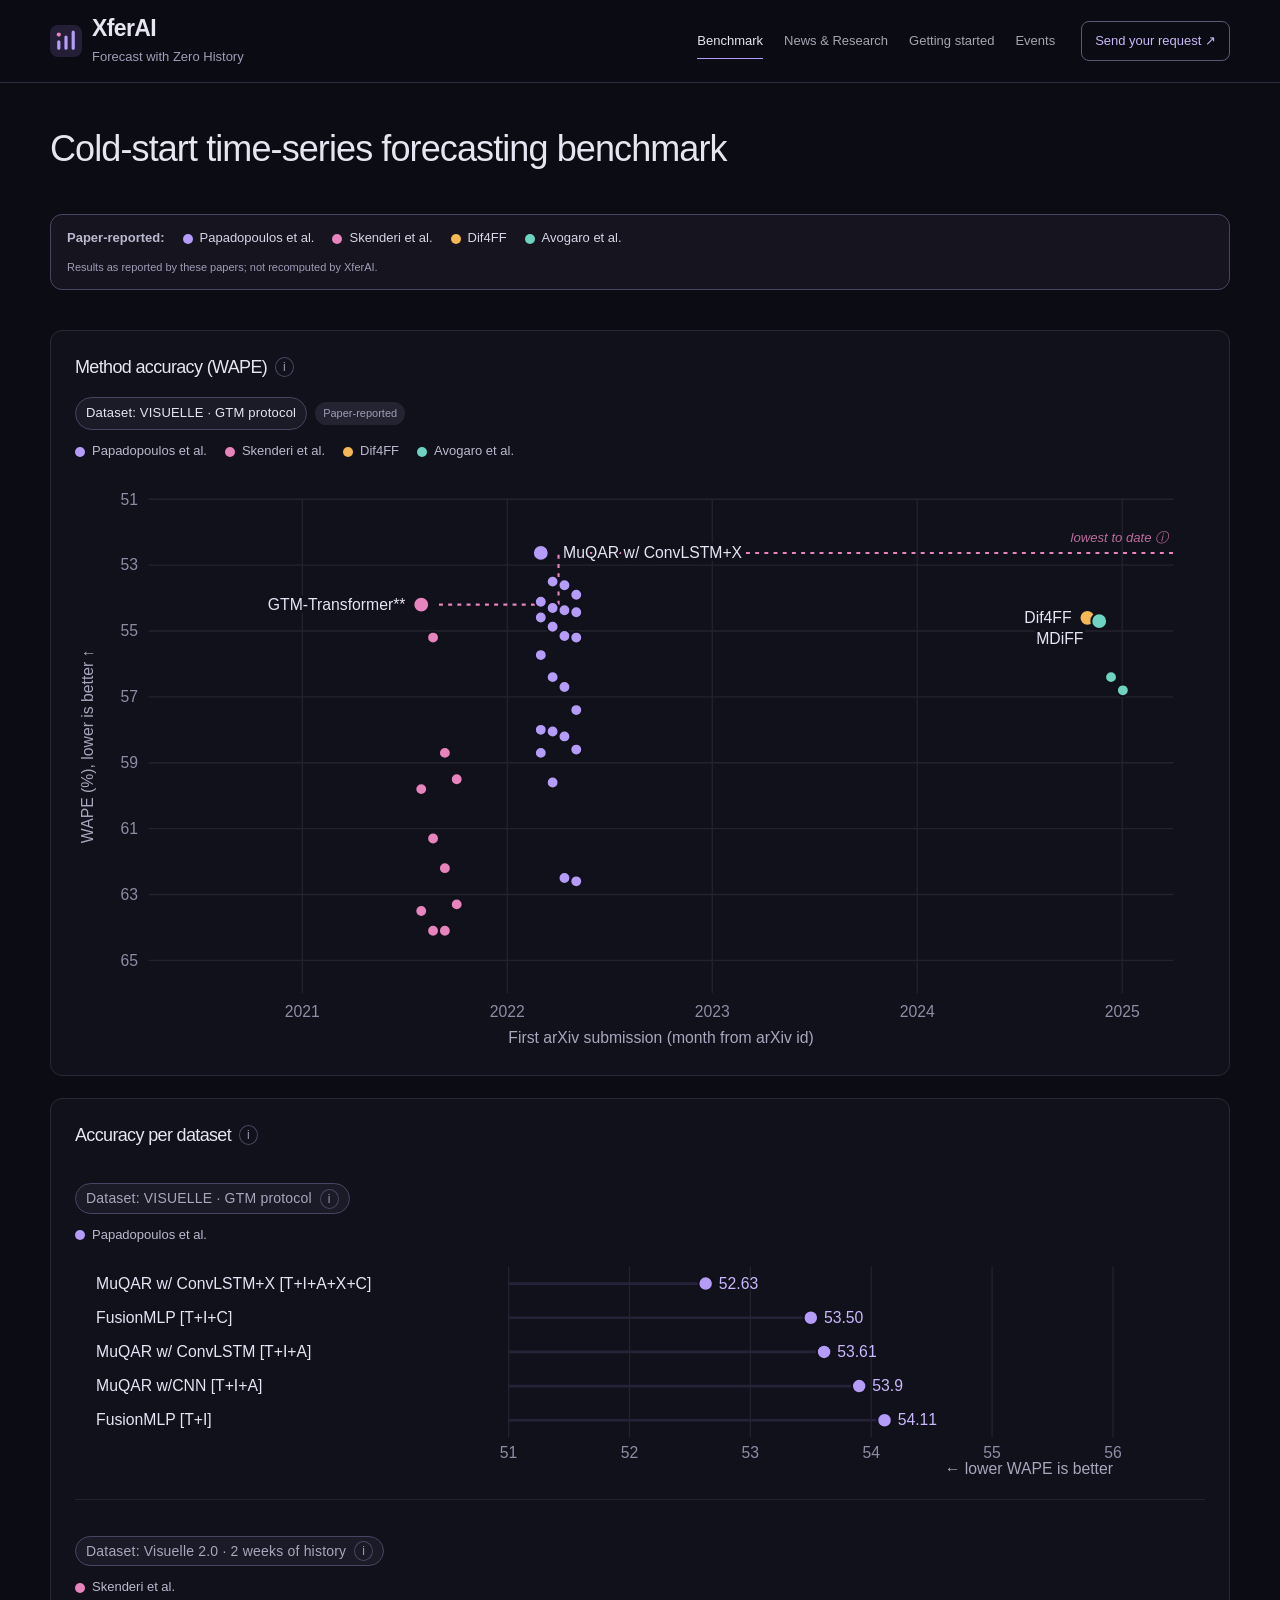
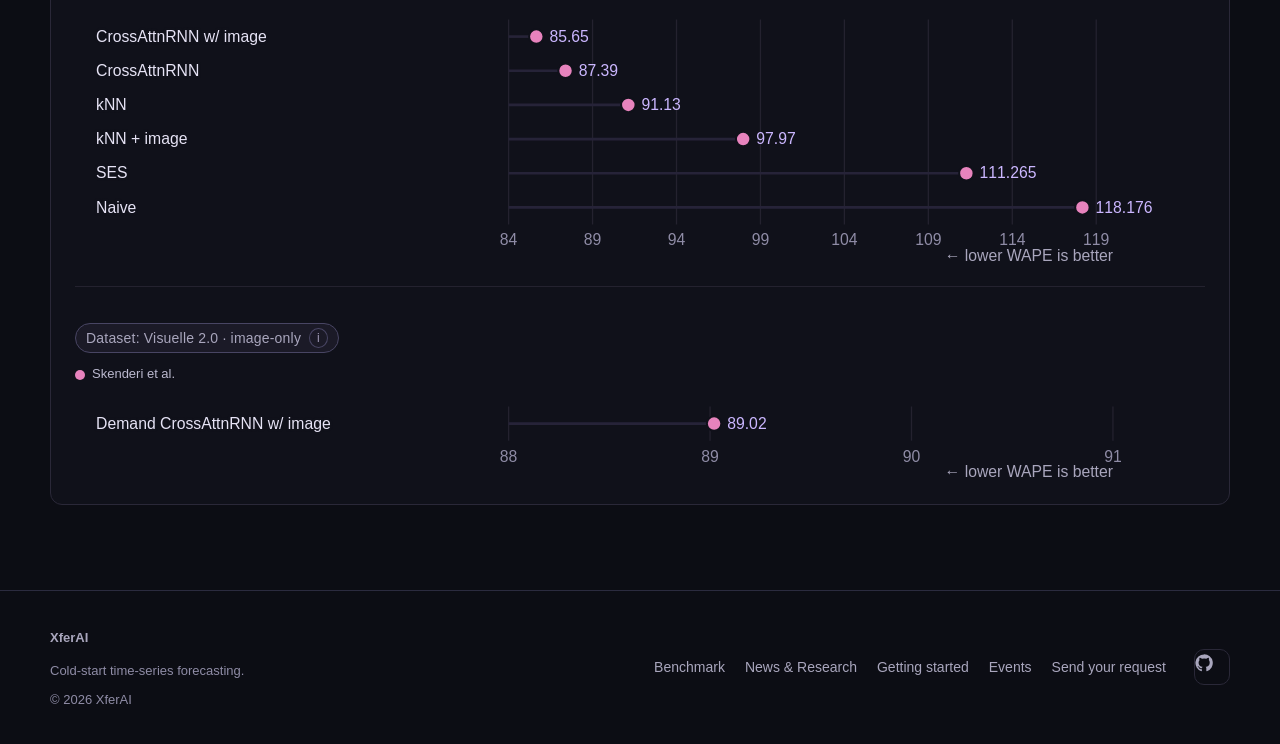
==== benchmark/index.html @ 34940ce7 "r8 candidate (t283u) - not for push" ====
<!doctype html>
<html lang="en"><head><meta charset="utf-8"><meta name="viewport" content="width=device-width,initial-scale=1">
<meta name="description" content="Compare forecasting methods for new products with no or limited sales history.">
<meta name="theme-color" content="#0c0d14"><title>Benchmark | XferAI</title>
<meta property="og:site_name" content="XferAI"><meta property="og:type" content="website"><meta property="og:title" content="Benchmark | XferAI"><meta property="og:description" content="Cold-start time-series forecasting: forecast with zero history."><meta property="og:url" content="https://xferai.app/benchmark/"><meta property="og:image" content="https://xferai.app/assets/og.png"><meta name="twitter:card" content="summary_large_image"><link rel="canonical" href="https://xferai.app/benchmark/"><link rel="apple-touch-icon" href="/assets/og.png"><link rel="icon" href="/assets/mark.svg" type="image/svg+xml"><link rel="stylesheet" href="/assets/style.css?v=e77965fd70f1">
<script src="/assets/hub-app.js?v=1c300732d408" defer></script><script src="/assets/benchmark.js?v=r8" defer></script></head>
<body data-page="bench"><a class="skip" href="#main">Skip to content</a>
<header class="site-header"><div class="wrap nav-wrap">
<a class="brand" href="/" aria-label="XferAI home"><img src="/assets/mark.svg" width="33" height="33" alt=""><span>XferAI<small>Forecast with Zero History</small></span></a>
<button id="menu-toggle" class="menu-toggle" aria-expanded="false" aria-controls="main-nav">Menu ☰</button>
<nav id="main-nav" aria-label="Main navigation"><a href="/benchmark/" aria-current="page">Benchmark</a><a href="/news/">News &amp; Research</a><a href="/getting-started/">Getting started</a><a href="/events/">Events</a><a class="nav-mobile-only" href="/contact/">Send your request</a></nav><a class="nav-cta" href="/contact/">Send your request ↗</a></div></header>
<main id="main"><section class="compact-hero wrap"><h1>Cold-start time-series forecasting benchmark</h1></section><section class="section wrap bench-charts"><div class="bench-card"><h2>Method accuracy (WAPE)</h2><p class="fine-print chart-note">Paper-reported WAPE; not recomputed by XferAI.</p><p class="bench-label" hidden></p><div id="chart-methods" class="scatter-host"></div></div><div class="bench-card"><h2>Accuracy per dataset</h2><p class="fine-print chart-note">Paper-reported WAPE; not recomputed by XferAI.</p><p class="bench-label" hidden></p><div id="chart-datasets"></div></div><p id="bench-status" class="bench-status" hidden>Verified results coming soon</p></section></main>
<footer class="site-footer"><div class="wrap footer-grid"><div><a class="footer-brand" href="/">XferAI</a><p>Cold-start time-series forecasting.</p><p class="footer-copy">© 2026 XferAI</p></div><nav class="footer-links" aria-label="Footer"><a href="/benchmark/">Benchmark</a><a href="/news/">News &amp; Research</a><a href="/getting-started/">Getting started</a><a href="/events/">Events</a><a href="/contact/">Send your request</a></nav><div class="footer-social"><a href="https://github.com/raghavchalapathy/XferAI-Bench" aria-label="XferAI-Bench on GitHub" title="GitHub"><svg viewBox="0 0 24 24" aria-hidden="true"><path d="M12 .5a11.5 11.5 0 0 0-3.6 22.4c.6.1.8-.3.8-.6v-2c-3.2.7-3.9-1.5-3.9-1.5-.5-1.3-1.3-1.7-1.3-1.7-1-.7.1-.7.1-.7 1.2.1 1.8 1.2 1.8 1.2 1 1.8 2.8 1.3 3.5 1 .1-.8.4-1.3.7-1.6-2.6-.3-5.3-1.3-5.3-5.7 0-1.3.5-2.3 1.2-3.1-.1-.3-.5-1.5.1-3.1 0 0 1-.3 3.2 1.2a11 11 0 0 1 5.8 0C17.3 4.6 18.3 5 18.3 5c.6 1.6.2 2.8.1 3.1.8.8 1.2 1.8 1.2 3.1 0 4.4-2.7 5.4-5.3 5.7.4.4.8 1.1.8 2.2v3.2c0 .3.2.7.8.6A11.5 11.5 0 0 0 12 .5z"/></svg></a></div></div></footer></body></html>
---- assets/style.css ----
:root {
  color-scheme: dark;
  --font: Verdana, Arial, sans-serif;
  --bg: #0c0d14;
  --surface: #14151f;
  --raised: #1a1b29;
  --ink: #e7e5f1;
  --text: #bbb9cf;
  --muted: #a09bb7;
  --dim: #928ca8;
  --aqua: #b59cf8;
  --aqua-soft: #c9b7f9;
  --line: #2b2b3f;
  --line-strong: #484563;
  --method-color: #d2b3ff;
}

* { box-sizing: border-box; }
html { scroll-behavior: smooth; scroll-padding-top: 92px; }
body { margin: 0; min-width: 300px; background: var(--bg); color: var(--text); font: 14px/1.75 var(--font); -webkit-font-smoothing: antialiased; }
main { min-width: 0; }
button, input, select, textarea, table, code, pre, svg text { font-family: var(--font); }
button, input, select, textarea { font-size: 14px; }
button { cursor: pointer; }
button:disabled { cursor: not-allowed; }
a { color: var(--aqua-soft); text-decoration-thickness: 1px; text-underline-offset: 4px; }
a:hover { color: var(--aqua); }
button, a, input, select, summary { outline-offset: 5px; -webkit-tap-highlight-color: transparent; }
:focus-visible { outline: 2px solid var(--aqua); }
img { max-width: 100%; height: auto; }
svg { max-width: 100%; }
[hidden] { display: none !important; }
h1, h2, h3, h4, p { margin: 0; }
h1, h2, h3, h4 { color: var(--ink); font-family: var(--font); font-style: normal; font-weight: 500; }
h1 { font-size: 38px; letter-spacing: -1.1px; line-height: 1.2; }
h2 { font-size: 28px; letter-spacing: -.65px; line-height: 1.35; }
h3 { font-size: 22px; line-height: 1.45; letter-spacing: -.3px; }
h4 { font-size: 18px; line-height: 1.5; }
h1 em, h2 em, h3 em, h4 em { font-style: normal; }
strong, b { font-weight: 600; color: var(--ink); }
p + p { margin-top: 13px; }
ul, ol { padding-left: 21px; }
li + li { margin-top: 7px; }
small { font-size: 13px; }
.wrap { width: min(1180px, calc(100% - 80px)); margin-inline: auto; min-width: 0; }
.skip { position: fixed; top: 14px; left: -9999px; z-index: 100; background: var(--aqua); color: var(--bg); padding: 13px 17px; font-size: 14px; }
.skip:focus { left: 20px; }
.sr-only { position: absolute; width: 1px; height: 1px; padding: 0; margin: -1px; overflow: hidden; clip: rect(0,0,0,0); white-space: nowrap; border: 0; }

/* Shared navigation. */
.site-header { position: sticky; top: 0; z-index: 40; background: rgb(12 13 20 / 97%); border-bottom: 1px solid var(--line); backdrop-filter: blur(14px); }
.nav-wrap { min-height: 82px; display: flex; align-items: center; gap: 26px; position: relative; }
.brand { display: inline-flex; align-items: center; gap: 10px; flex-shrink: 0; color: var(--ink); text-decoration: none; font: 600 23px/1.2 var(--font); letter-spacing: -.6px; }
.brand:hover { color: var(--ink); }
.brand img { width: 32px; height: 32px; object-fit: contain; }
.brand small { display: block; color: var(--muted); font: 400 13px/1.5 var(--font); letter-spacing: 0; margin-top: 4px; }
.site-header nav { display: flex; align-items: center; gap: 21px; margin-left: auto; }
.site-header nav a { display: block; padding: 28px 0; color: #a6a4b2; text-decoration: none; font-size: 13px; white-space: nowrap; }
.site-header nav a:hover, .site-header nav a[aria-current='page'], .site-header nav a.active { color: var(--ink); }
.site-header nav a[aria-current='page'] { position: relative; }
.site-header nav a[aria-current='page']::after { content: ''; position: absolute; height: 1px; bottom: 21px; left: 0; right: 0; background: var(--aqua); }
.nav-cta { display: inline-flex; align-items: center; justify-content: center; flex-shrink: 0; padding: 9px 13px; border: 1px solid #5b5776; border-radius: 3px; color: var(--aqua-soft); text-decoration: none; font-size: 13px; line-height: 1.5; }
.nav-cta:hover { border-color: var(--aqua); color: var(--aqua); background: #121119; }
.menu-toggle { display: none; background: transparent; border: 1px solid var(--line-strong); border-radius: 3px; color: var(--text); padding: 8px 11px; font-size: 13px; }
.release-bar { color: var(--muted); border-bottom: 1px solid var(--line); font-size: 13px; }
.release-bar > .wrap { display: flex; flex-wrap: wrap; justify-content: space-between; align-items: center; gap: 5px 20px; padding-block: 8px; }
.status-dot { display: inline-block; width: 5px; height: 5px; background: var(--aqua); border-radius: 50%; margin-right: 8px; vertical-align: 1px; }
.eyebrow { font-size: 13px; line-height: 1.6; font-weight: 400; text-transform: uppercase; letter-spacing: 1px; color: var(--aqua-soft); margin-bottom: 16px; }
.button { display: inline-flex; align-items: center; justify-content: center; gap: 13px; padding: 11px 17px; border: 1px solid var(--line-strong); border-radius: 3px; text-decoration: none; font-size: 13px; line-height: 1.5; font-weight: 400; color: var(--ink); background: transparent; }
.button.primary { background: var(--aqua); border-color: var(--aqua); color: #100f16; }
.button.primary:hover { background: #a39fc0; border-color: #a39fc0; color: #100f16; }
.button.secondary:hover { color: var(--aqua); border-color: #706b90; background: #111018; }
.button.disabled, .button:disabled { color: #918f9f; border-color: #3a3848; background: #100f17; }
.button small, .button span { font-size: 13px; }
.text-link { display: inline-flex; gap: 9px; align-items: center; color: var(--aqua-soft); text-decoration: none; font-size: 13px; font-weight: 400; line-height: 1.7; }
.text-link:hover { color: var(--aqua); text-decoration: underline; }
button.text-link { border: 0; padding: 0; background: transparent; }
.badge { display: inline-flex; align-items: center; width: fit-content; border: 1px solid #3f3d4f; border-radius: 3px; padding: 3px 7px; font-size: 13px; line-height: 1.6; font-weight: 400; color: #b0aec0; background: #100f18; white-space: nowrap; }
.badge.teal { color: #b4b0cc; background: #12111a; border-color: #413c5d; }
.badge.blue { color: #bcbace; background: #14131d; border-color: #464358; }
.badge.amber { color: #d1c28e; background: #201f12; border-color: #5b5534; }
.badge.muted { color: #9b99ab; background: #100f16; border-color: #3b3949; }
.new-badge { display: inline-flex; align-items: center; margin-left: 9px; padding: 2px 7px; border: 1px solid #775073; border-radius: 3px; background: #2b1630; color: #f0b9ed; font-size: 13px; font-weight: 400; line-height: 1.5; vertical-align: middle; letter-spacing: 0; }

/* Home and scenario navigation. */
.home-hero { padding: 58px 0 53px; border-bottom: 1px solid var(--line); }
.hero-grid { display: grid; grid-template-columns: 1.2fr 1fr; gap: 69px; align-items: center; }
.home-hero h1 { font-size: 42px; line-height: 1.17; letter-spacing: -1.2px; }
.home-hero h1 em { color: var(--aqua-soft); font-style: normal; }
p.hero-copy { margin-top: 21px; max-width: 560px; color: #aeacba; font-size: 14px; line-height: 1.85; }
.hero-actions { display: flex; flex-wrap: wrap; gap: 12px; margin-top: 25px; }
.hero-note { font-size: 13px; color: var(--muted); margin-top: 16px; }
.launch-window { padding: 24px; border: 1px solid #353343; border-radius: 3px; background: #0c0b12; min-width: 0; }
.window-head { display: flex; flex-wrap: wrap; align-items: center; justify-content: space-between; gap: 9px 13px; color: #a4a1b5; font-size: 13px; letter-spacing: .25px; }
.launch-window > h2 { font-size: 26px; line-height: 1.3; margin-top: 22px; }
.window-scale { display: grid; grid-template-columns: repeat(5, minmax(0, 1fr)); gap: 7px; margin: 25px 0 21px; }
.window-day { position: relative; padding: 10px 3px; border: 1px solid #312f41; text-align: center; color: #9f9db1; min-height: 77px; border-radius: 2px; }
.window-day strong { display: block; color: #c6c4d2; font: 400 24px/1.5 var(--font); }
.window-day small { font-size: 13px; line-height: 1.4; display: block; }
.window-day:first-child { border-color: #56507b; background: #14131c; }
.window-day:first-child strong { color: var(--aqua); }
.launch-point { position: absolute; width: 5px; height: 5px; border-radius: 50%; background: var(--aqua); top: -3px; left: calc(50% - 2.5px); }
.signal-chips { display: flex; flex-wrap: wrap; gap: 8px; border-top: 1px solid #2c2a3a; padding-top: 16px; }
.signal-chips span { border: 1px solid #383646; border-radius: 2px; padding: 4px 7px; font-size: 13px; color: #a3a0b7; }
.launch-window > p { color: #aaa7b8; font-size: 14px; line-height: 1.8; margin-top: 18px; }
.launch-window > p b { color: #c8c6d4; font-weight: 400; }
.illustration-note { display: block; font-size: 13px; line-height: 1.6; color: var(--dim); margin-top: 13px; }
.section { padding-block: 39px 5px; }
.section:last-child { padding-bottom: 45px; }
.section-heading { display: flex; align-items: flex-end; justify-content: space-between; gap: 24px; margin-bottom: 22px; }
.section-heading .eyebrow { margin-bottom: 10px; }
.section-heading p:not(.eyebrow) { color: var(--muted); font-size: 14px; line-height: 1.8; margin-top: 12px; max-width: 800px; }
.section-heading > .text-link { flex-shrink: 0; font-size: 13px; }
.section > p { font-size: 14px; color: var(--muted); margin-bottom: 20px; }
.scenario-grid { display: grid; grid-template-columns: repeat(3, minmax(0, 1fr)); gap: 18px; }
.scenario-card { display: flex; flex-direction: column; padding: 24px; text-decoration: none; color: inherit; border: 1px solid #343241; background: #0c0b11; border-radius: 3px; transition: border-color .15s; }
.scenario-card:hover { color: inherit; border-color: #6e698c; }
.line-icon { color: #aba7c6; font-size: 24px; line-height: 1; margin-bottom: 20px; display: inline-flex; align-items: center; width: 30px; height: 30px; }
.card-kicker { color: #a2a0b4; font-size: 13px; letter-spacing: .5px; text-transform: uppercase; margin-bottom: 13px; }
.scenario-card h3 { color: #d3d1de; font: 400 24px/1.3 var(--font); margin-bottom: 13px; letter-spacing: -.6px; }
.scenario-card p { font-size: 14px; color: var(--muted); line-height: 1.8; }
.card-link { display: block; color: var(--aqua-soft); font-size: 13px; padding-top: 21px; margin-top: auto; }
.scenario-foot { display: flex; flex-wrap: wrap; justify-content: space-between; gap: 9px 20px; font-size: 13px; color: var(--muted); padding-top: 16px; }
.scenario-foot b { color: #bab7c8; font-weight: 400; }

/* Industry strip: equal-width duplicate runs make the rightward loop seamless. */
.industry-section { margin-top: 37px; padding-block: 30px; border-block: 1px solid #282636; background: #0b0a0f; }
.ticker-heading { display: flex; flex-wrap: wrap; align-items: center; justify-content: space-between; gap: 13px 24px; margin-bottom: 19px; }
.ticker-heading h2 { font-size: 28px; }
.ticker-heading p { color: var(--muted); font-size: 14px; margin-top: 10px; }
#industry-motion-toggle { flex-shrink: 0; font-size: 13px; }
.industry-ticker { min-width: 0; width: 100%; }
.ticker-window { width: 100%; overflow: hidden; padding-block: 3px; }
.ticker-track { display: flex; align-items: stretch; width: max-content; gap: 0; animation: industry-drift-right 60s linear infinite; will-change: transform; }
.ticker-group { display: flex; flex-shrink: 0; align-items: stretch; gap: 14px; padding-right: 14px; }
.ticker-track > .industry-chip { margin-right: 14px; }
.industry-chip { flex-shrink: 0; display: flex; align-items: center; gap: 13px; width: 265px; min-height: 89px; padding: 17px 19px; border: 1px solid #383648; border-radius: 3px; background: #0f0e15; color: #c4c1d2; text-decoration: none; }
.industry-chip:hover { border-color: #6e6a86; color: #d6d4e1; }
.industry-icon { display: inline-flex; align-items: center; justify-content: center; flex-shrink: 0; width: 32px; height: 32px; font-size: 24px; color: #b9b0dc; }
.industry-icon svg { display: block; width: 28px; height: 28px; }
.ticker-copy { display: block; min-width: 0; font-size: 14px; line-height: 1.5; }
.ticker-copy strong { display: block; color: #d4d3de; font-size: 14px; font-weight: 400; }
.ticker-copy small { display: block; font-size: 13px; color: #9996a9; line-height: 1.55; margin-top: 5px; }
.industry-ticker:hover .ticker-track, .industry-ticker:focus-within .ticker-track,
.ticker-window:hover .ticker-track, .ticker-window:focus-within .ticker-track,
.industry-ticker.is-paused .ticker-track, .ticker-window.is-paused .ticker-track, .ticker-track.is-paused { animation-play-state: paused; }
@keyframes industry-drift-right { from { transform: translateX(-50%); } to { transform: translateX(0); } }
/* Older application markup remains usable while a release is being rebuilt. */
.industry-grid { display: grid; grid-template-columns: repeat(3, minmax(0, 1fr)); gap: 23px; }
.industry-card { min-width: 0; border-left: 1px solid #3f3d4e; padding: 3px 16px; color: var(--muted); font-size: 14px; }
.industry-card .card-kicker { display: block; font-size: 13px; }
.industry-card h3 { font-size: 18px; margin: 10px 0; color: #cac8d6; }
.industry-card p { font-size: 14px; line-height: 1.8; }
.industry-card .badge { margin-top: 13px; white-space: normal; font-size: 13px; }
.industry-card details, .industry-card .text-link { font-size: 13px; margin-top: 13px; }
.industry-card summary { cursor: pointer; }
.industry-card details p { margin-top: 10px; }

/* News retains clear sources and compact disclosures. */
.news-grid { display: grid; grid-template-columns: repeat(3, minmax(0, 1fr)); gap: 22px; }
.news-card { display: flex; flex-direction: column; min-width: 0; border-top: 1px solid #474557; padding-top: 15px; }
.news-top { display: flex; flex-wrap: wrap; justify-content: space-between; gap: 7px 13px; color: #a19fb1; font-size: 13px; line-height: 1.8; }
.news-body { padding-top: 15px; display: flex; flex-direction: column; flex: 1; }
.news-body h3 { font-size: 19px; line-height: 1.6; font-weight: 400; margin-bottom: 13px; color: #d3d2dc; }
.news-body p { font-size: 14px; color: #a2a0b0; line-height: 1.8; }
.news-body .news-scope { font-size: 13px; color: var(--muted); margin-top: 13px; }
.news-date { font-size: 13px; color: var(--dim); margin-top: 16px; }
.news-body .text-link { margin-top: auto; padding-top: 17px; font-size: 13px; }
.news-body > .row-details { margin-top: 13px; }
.news-body > .row-details p { font-size: 13px; }
.news-toolbar { margin: 8px 0 22px; display: flex; flex-wrap: wrap; gap: 15px; align-items: center; justify-content: space-between; }
.news-grid > .empty-state, .news-grid > .loading { grid-column: 1 / -1; }
.service-callout { margin-top: 41px; padding-block: 31px; border-top: 1px solid var(--line-strong); display: flex; align-items: center; justify-content: space-between; gap: 30px; }
.service-callout h2 { font-size: 28px; }
.service-callout p { font-size: 14px; max-width: 680px; margin-top: 14px; color: var(--muted); }
.service-callout > div:last-child { display: flex; flex-direction: column; align-items: flex-start; gap: 13px; }

/* Benchmark controls and source context. */
.compact-hero, .page-hero { padding: 31px 0 18px; }
.compact-hero h1, .page-hero h1 { font-size: 34px; letter-spacing: -.9px; line-height: 1.25; }
.compact-hero p:not(.eyebrow), .page-hero p.hero-copy { color: #a7a4b5; font-size: 14px; line-height: 1.8; max-width: 850px; margin-top: 13px; }
.compact-hero .eyebrow { font-size: 13px; margin-bottom: 11px; }
.hero-meta { display: flex; flex-wrap: wrap; gap: 9px 17px; align-items: center; margin-top: 17px; font-size: 13px; color: var(--muted); }
.workbench { padding-bottom: 34px; }
.filters { display: grid; grid-template-columns: 1.35fr 1fr 1fr auto; align-items: end; gap: 16px; margin: 5px 0 15px; padding: 14px 0 17px; border-block: 1px solid #322f40; }
.filters label { min-width: 0; display: flex; flex-direction: column; gap: 8px; color: #a9a7b9; font-size: 13px; letter-spacing: 0; }
.filters select, .context-toolbar select, .search input, .board-subtoolbar select, .news-toolbar select { min-width: 0; width: 100%; min-height: 40px; padding: 8px 11px; border: 1px solid #484558; border-radius: 3px; background: #111018; color: #c6c4d2; font-size: 13px; outline-offset: 3px; }
.filters select, .context-toolbar select { padding-right: 25px; }
.filters select:hover, .context-toolbar select:hover { border-color: #807c95; }
.reset-filters { border: 0; padding: 9px 0; background: transparent; color: #aca9c1; font-size: 13px; text-decoration: underline; text-underline-offset: 4px; white-space: nowrap; }
.context-toolbar { display: flex; justify-content: space-between; align-items: end; gap: 20px; margin: 14px 0 12px; }
.context-toolbar > label { display: flex; flex-direction: column; gap: 8px; min-width: 0; font-size: 13px; letter-spacing: 0; color: #a8a5b8; }
.context-toolbar > label:first-child { width: min(620px, 67%); }
.context-toolbar #context-select { font-size: 13px; min-height: 40px; }
.context-toolbar .check-label { display: inline-flex; flex-direction: row; align-items: center; width: auto; flex-shrink: 0; gap: 8px; padding-bottom: 9px; font-size: 13px; letter-spacing: 0; }
.check-label { display: inline-flex; align-items: center; gap: 8px; font-size: 13px; color: #a7a5b7; }
.check-label input { accent-color: var(--aqua); width: 14px; height: 14px; }
.context-toolbar > .search { width: 205px; flex-shrink: 0; }
.context-toolbar > .search input { width: 100%; min-width: 0; }
.context-summary { font-size: 14px; color: #c0becc; line-height: 1.75; margin: 11px 0 5px; max-width: 1050px; }
.context-summary strong { color: #d5d3df; font-weight: 400; }
.context-meta { color: #9b98ac; display: flex; flex-wrap: wrap; gap: 6px 16px; font-size: 13px; margin: 8px 0 12px; }
.filter-status, .chart-status { font-size: 13px; color: #9d9ab2; line-height: 1.8; }
.filter-status { margin: 9px 0 12px; }
.context-details { border-bottom: 1px solid #373545; padding: 6px 0 15px; margin-bottom: 17px; font-size: 13px; color: #a7a5b7; }
.context-details summary { cursor: pointer; color: #b9b6cf; font-size: 13px; width: fit-content; }
.context-details > div { margin-top: 15px; max-width: 1000px; }
.context-details p, .context-details li { font-size: 13px; line-height: 1.85; }
.context-details .source-list { margin-top: 13px; }
.source-list { display: flex; flex-wrap: wrap; gap: 10px 20px; margin-top: 15px; }
.source-list .text-link { font-size: 13px; }
.chart-section { margin-top: 21px; padding-top: 19px; border-top: 1px solid #302e3e; min-width: 0; }
.bar-section { margin-top: 14px; padding-top: 5px; border-top: 0; }
.chart-section .section-heading { margin-bottom: 16px; }
.chart-section .section-heading h2 { font-size: 28px; }
.chart-section .section-heading p { font-size: 14px; margin-top: 10px; color: #9e9cae; }
.chart-actions { margin-top: 9px; }
.chart-scroll { width: 100%; max-width: 100%; overflow-x: auto; overflow-y: hidden; -webkit-overflow-scrolling: touch; scrollbar-color: #56526d #0f0e16; scrollbar-width: thin; }
.chart-scroll > div { min-width: 0; }
.chart-svg { width: 100%; height: auto; display: block; max-width: none; overflow: visible; font-family: var(--font); }
.chart-svg text { font-family: var(--font); font-size: 13px; }
.chart-grid-line { stroke: #353243; stroke-width: 1; stroke-dasharray: 2 5; }
.chart-axis-line { stroke: #5c596c; stroke-width: 1; }
.chart-tick { fill: #aba9b9; font-size: 13px; }
.chart-axis-label { fill: #b6b4c6; font-size: 13px; }
.chart-value { fill: #e2d7ee; font-size: 14px; font-variant-numeric: tabular-nums; }
.chart-method-label { fill: #c2c1ce; font-size: 13px; }
.chart-bar, .chart-dot { fill: var(--method-color, #d2b3ff); }
.chart-dot { stroke: var(--bg); stroke-width: 1.5; }
.chart-bar[data-selected='true'], .chart-dot[data-selected='true'] { stroke: #ffe4ff; stroke-width: 2; }
.chart-hit-target { cursor: pointer; pointer-events: all; }
.chart-hit-target:hover { filter: brightness(1.1); stroke: #f3d5ff; stroke-width: 1; }
.chart-hit-target:focus, .chart-hit-target:focus-visible, .chart-hit-target[data-selected='true'] { outline: none; stroke: #f4ccff; stroke-width: 2; }
.chart-legend { display: flex; align-items: center; flex-wrap: wrap; gap: 13px 23px; margin: 18px 0 13px; }
.chart-legend-item { display: inline-flex; align-items: center; gap: 8px; font-size: 13px; color: #b6b4c4; }
.legend-swatch { display: inline-block; flex-shrink: 0; width: 10px; height: 10px; background: var(--method-color, #d2b3ff); border-radius: 2px; }
.chart-status { min-height: 29px; color: #b1aec5; margin: 13px 0; padding-left: 11px; border-left: 1px solid #615d7b; }

/* Plain tables, with overflow contained inside the table wrapper. */
.table-scroll { width: 100%; max-width: 100%; overflow-x: auto; -webkit-overflow-scrolling: touch; scrollbar-color: #56526d #0f0e16; scrollbar-width: thin; }
.compact-table, .result-table { width: 100%; border-collapse: collapse; text-align: left; font-size: 14px; line-height: 1.8; }
.compact-table th, .result-table th { color: #acaaba; font-size: 13px; font-weight: 400; letter-spacing: 0; padding: 13px 14px; border-bottom: 1px solid #514f60; background: transparent; vertical-align: bottom; white-space: nowrap; }
.compact-table td, .result-table td { padding: 15px 14px; border-bottom: 1px solid #322f40; color: #b8b6c6; font-size: 14px; vertical-align: top; }
.compact-table th:first-child, .compact-table td:first-child, .result-table th:first-child, .result-table td:first-child { padding-left: 0; }
.compact-table th:last-child, .compact-table td:last-child, .result-table th:last-child, .result-table td:last-child { padding-right: 0; }
.compact-table tbody tr:hover { background: #0e0d15; }
.compact-table .method-cell { min-width: 245px; color: #d1d0dd; }
.method-cell { display: flex; align-items: center; gap: 11px; }
td.method-cell { display: table-cell; }
.method-name { font-size: 14px; color: #d4d2de; }
.method-icon { flex-shrink: 0; display: inline-flex; width: 27px; height: 27px; align-items: center; justify-content: center; border: 1px solid #51505a; border-radius: 3px; background: #131318; color: var(--method-color, #d2b3ff); font: 400 13px var(--font); }
td.method-cell .method-icon { vertical-align: middle; margin-right: 10px; }
td.method-cell .method-name { vertical-align: middle; }
.compact-table .score-cell { color: #e2d4ef; font-size: 14px; font-variant-numeric: tabular-nums; white-space: nowrap; }
.compact-table .inputs-cell { color: #a8a6b8; font-size: 13px; min-width: 235px; max-width: 390px; }
.compact-table .source-cell { color: #a2a0b1; font-size: 13px; min-width: 135px; }
.compact-table .source-cell a { font-size: 13px; color: #b6b3cc; }
.compact-table small { font-size: 13px; color: #9b98ab; display: block; margin-top: 5px; }
.row-details { font-size: 13px; color: #a29fb3; max-width: 660px; }
.row-details summary { cursor: pointer; color: #c3c0d4; font-size: 13px; }
.row-details p { font-size: 13px; line-height: 1.85; margin-top: 12px; }
.row-details .source-list { margin-top: 13px; }
.fine-print { margin-top: 14px; font-size: 13px; color: #9592a8; line-height: 1.85; max-width: 1050px; }
.empty-state { border-top: 1px solid #3c3a4c; padding: 28px 0; color: #a8a6b6; }
.empty-state h3 { font: 400 24px/1.35 var(--font); margin: 10px 0 13px; color: #d1d0dc; }
.empty-state p { font-size: 14px; line-height: 1.85; max-width: 850px; }
.loading { font-size: 14px; color: #a2a0b1; padding: 25px 0; }
.note-box { color: #a7a5b6; font-size: 13px; line-height: 1.85; border-left: 1px solid #625f77; padding: 11px 17px; margin: 23px 0; max-width: 1050px; }
.note-box strong { font-weight: 400; color: #d2d0dc; }
.search input { min-width: 200px; width: auto; }
.segmented { display: flex; flex-wrap: wrap; gap: 6px 20px; }
.segmented button { border: 0; border-bottom: 1px solid transparent; color: #a3a1b5; background: transparent; padding: 10px 0; font-size: 13px; }
.segmented button[aria-pressed='true'] { color: #d5d3e2; border-bottom-color: var(--aqua); }
.segmented button:hover { color: var(--aqua-soft); }

/* Three-step service and methodology. */
.service-layout { display: grid; grid-template-columns: 1fr 1fr; align-items: center; gap: 52px; padding-top: 5px; padding-bottom: 16px; min-width: 0; }
.orbit-visual { min-width: 0; text-align: center; }
.orbit-visual picture { display: block; width: 100%; max-width: 540px; margin: auto; }
.orbit-visual picture img { display: block; width: 100%; height: auto; aspect-ratio: 1; object-fit: contain; margin: auto; }
.orbit-visual > .text-link, .orbit-visual #animation-toggle { margin-top: 8px; font-size: 13px; color: #adaabf; }
.service-steps { list-style: none; margin: 0; padding: 0; min-width: 0; }
.service-steps li { display: grid; grid-template-columns: 34px minmax(0, 1fr); column-gap: 17px; padding: 23px 0; border-bottom: 1px solid #363344; margin: 0; }
.service-steps li:last-child { border-bottom: 0; }
.service-steps .step-number, .service-steps .num, .service-steps .step-num, .service-steps li > span:first-child { color: #a3a0b8; font-size: 13px; line-height: 1.5; padding-top: 5px; }
.service-steps h2, .service-steps h3 { color: #d4d2df; font: 400 24px/1.35 var(--font); letter-spacing: -.5px; grid-column: 2; }
.service-steps p { color: #a9a7b9; font-size: 14px; line-height: 1.85; margin-top: 12px; max-width: 470px; grid-column: 2; }
.service-steps .badge { margin-top: 14px; grid-column: 2; }
.service-steps .text-link { margin-top: 12px; font-size: 13px; }
.service-bottom { border-top: 1px solid #3b3949; display: flex; flex-wrap: wrap; align-items: center; justify-content: flex-start; gap: 13px 18px; padding-block: 24px; margin-top: 12px; }
.service-bottom p { color: #a7a5b6; font-size: 13px; line-height: 1.85; max-width: 820px; }
.service-bottom p.fine-print { flex-basis: 100%; font-size: 13px; margin: 0; }
.service-bottom .button { flex-shrink: 0; }
.service-bottom .text-link { font-size: 13px; margin-top: 0; }
.service-notes { padding-top: 15px; }
.service-notes p { font-size: 13px; line-height: 1.85; color: #aaa7ba; max-width: 1050px; }

/* Compatibility for existing protocol disclosures and supplemental layouts. */
.two-column, .three-column { display: grid; gap: 24px; grid-template-columns: repeat(2, minmax(0, 1fr)); }
.three-column { grid-template-columns: repeat(3, minmax(0, 1fr)); }
.panel, .padded { min-width: 0; }
.panel.padded { border-top: 1px solid #3c3a4c; padding-top: 20px; }
.panel.padded h3 { color: #cccbd8; font-size: 20px; margin-bottom: 13px; }
.panel.padded p { font-size: 14px; color: #a7a5b6; }
.contents { border-left: 1px solid #454256; padding-left: 18px; }
.contents a { display: block; color: #b7b4c9; font-size: 13px; padding-block: 6px; text-decoration: none; }
.contents > span { color: #9a97ab; font-size: 13px; display: block; margin-bottom: 13px; }
.methodology-layout { display: grid; grid-template-columns: 215px minmax(0, 1fr); gap: 42px; }
.methodology-copy > article { padding-bottom: 25px; margin-bottom: 25px; border-bottom: 1px solid #323042; }
.methodology-copy h2 { font-size: 28px; margin-bottom: 18px; }
.methodology-copy p, .methodology-copy li { font-size: 14px; color: #adabbb; line-height: 1.85; }
.definition-row { display: grid; grid-template-columns: 65px minmax(0, 1fr); gap: 16px; align-items: start; margin: 18px 0; }
.formula { border-left: 1px solid #635f7e; padding: 13px 18px; margin: 20px 0; color: #cdcbdc; }
.formula strong, .formula code, .formula small { display: block; font-family: var(--font); }
.formula strong { color: #d4d3e0; font-size: 14px; font-weight: 400; margin-bottom: 10px; }
.formula code { font-size: 14px; line-height: 1.85; overflow-wrap: anywhere; }
.formula small { margin-top: 11px; color: #a3a0b7; font-size: 13px; }

/* Minimal footer. */
.compact-footer { border-top: 1px solid #333142; margin-top: 36px; padding-block: 24px 29px; color: #9592a9; font-size: 13px; }
.compact-footer > .wrap { display: flex; flex-wrap: wrap; align-items: center; justify-content: space-between; gap: 15px 27px; }
.compact-footer nav, .footer-links { display: flex; flex-wrap: wrap; gap: 10px 19px; }
.compact-footer a { font-size: 13px; color: #a9a6be; text-decoration: none; }
.compact-footer a:hover { color: var(--aqua); }
.compact-footer p, .compact-footer small, .compact-footer > .wrap > span { color: #9795a9; font-size: 13px; line-height: 1.8; }
.compact-footer .footer-brand { color: #cdcbdb; font-size: 15px; font-weight: 500; letter-spacing: -.2px; }
.site-footer { margin-top: 41px; border-top: 1px solid #333142; padding-block: 29px; color: #aaa7bd; }
.footer-grid { display: grid; grid-template-columns: 2fr 1fr 1fr 1.3fr; gap: 32px; }
.footer-grid strong { font-weight: 400; font-size: 14px; display: block; margin-bottom: 13px; }
.footer-grid a:not(.brand) { display: block; font-size: 13px; color: #a9a6bd; text-decoration: none; padding: 4px 0; }
.footer-grid p { font-size: 14px; margin-top: 14px; }
.footer-grid small { display: block; font-size: 13px; margin-top: 10px; color: #9491a7; }
.footer-bottom { display: flex; justify-content: space-between; flex-wrap: wrap; gap: 13px; margin-top: 25px; padding-top: 17px; border-top: 1px solid #302e40; font-size: 13px; color: #9491a7; }

@media (min-width: 1500px) {
  .home-hero { padding-top: 68px; padding-bottom: 62px; }
  .hero-grid { gap: 87px; }
}
@media (max-width: 1120px) {
  .nav-wrap { gap: 18px; }
  .site-header nav { gap: 16px; }
  .hero-grid { gap: 42px; }
  .service-layout { gap: 31px; }
  .context-toolbar > .search { width: 180px; }
}
@media (max-width: 1000px) {
  .wrap { width: calc(100% - 56px); }
  .nav-cta { display: none; }
  .site-header nav { gap: 15px; }
  .hero-grid { gap: 30px; }
  .launch-window { padding: 21px; }
  .window-head { font-size: 13px; }
  .context-toolbar { gap: 15px; }
  .context-toolbar > .search { width: 165px; }
}
@media (max-width: 900px) {
  .nav-wrap { min-height: 78px; justify-content: space-between; }
  .menu-toggle { display: inline-flex; align-items: center; gap: 7px; }
  .site-header nav { display: none; position: absolute; top: 78px; left: -28px; right: -28px; padding: 12px 28px 18px; background: #0c0b12; border-bottom: 1px solid #484559; margin: 0; box-shadow: 0 10px 20px rgb(0 0 0 / 15%); }
  .site-header nav.open, .site-header.open nav { display: grid; grid-template-columns: repeat(2, minmax(0, 1fr)); gap: 0 13px; }
  .site-header nav a { padding: 11px 10px; font-size: 13px; }
  .site-header nav a[aria-current='page'] { color: var(--aqua); }
  .site-header nav a[aria-current='page']::after { display: none; }
  .context-toolbar { flex-wrap: wrap; }
  .context-toolbar > label:first-child { flex: 1; width: auto; }
  .context-toolbar > .search { width: 100%; flex-basis: 100%; }
}
@media (max-width: 760px) {
  html { scroll-padding-top: 88px; }
  .wrap { width: calc(100% - 40px); }
  .site-header nav { left: -20px; right: -20px; padding-inline: 20px; }
  .brand { font-size: 22px; }
  .brand img { width: 30px; height: 30px; }
  .brand small { font-size: 13px; }
  .home-hero { padding: 35px 0 33px; }
  .hero-grid { grid-template-columns: 1fr; gap: 31px; }
  .home-hero h1 { font-size: 40px; }
  p.hero-copy { font-size: 14px; margin-top: 19px; }
  .hero-actions { margin-top: 23px; }
  .launch-window { width: 100%; max-width: 560px; padding: 23px; }
  .launch-window > h2 { font-size: 26px; }
  .section { padding-top: 31px; }
  .section-heading { gap: 16px; margin-bottom: 20px; align-items: flex-start; }
  .section-heading h2 { font-size: 26px; }
  .section-heading p:not(.eyebrow), .section-heading > .text-link { font-size: 13px; }
  .scenario-grid { grid-template-columns: 1fr; gap: 13px; }
  .scenario-card { padding: 22px; }
  .scenario-card h3 { font-size: 24px; }
  .industry-section { margin-top: 31px; padding-block: 26px; }
  .ticker-heading h2 { font-size: 26px; }
  .industry-chip { width: 250px; }
  .industry-grid { grid-template-columns: repeat(2, minmax(0, 1fr)); gap: 23px 15px; }
  .news-grid { grid-template-columns: repeat(2, minmax(0, 1fr)); gap: 24px 19px; }
  .news-grid .news-card:last-child:nth-child(3) { grid-column: 1 / -1; }
  .service-callout { display: block; margin-top: 31px; padding-block: 26px; }
  .service-callout h2 { font-size: 26px; }
  .service-callout > div:last-child, .service-callout > .button { margin-top: 23px; }
  .compact-hero, .page-hero { padding: 27px 0 17px; }
  .compact-hero h1, .page-hero h1 { font-size: 30px; }
  .compact-hero p:not(.eyebrow), .page-hero p.hero-copy { font-size: 14px; }
  .filters { grid-template-columns: repeat(2, minmax(0, 1fr)); gap: 14px; padding-block: 13px; margin-bottom: 14px; }
  .reset-filters { justify-self: start; }
  .context-toolbar { gap: 15px; margin: 12px 0; }
  .context-toolbar .check-label { padding-top: 27px; padding-bottom: 0; font-size: 13px; }
  .chart-section { margin-top: 19px; padding-top: 17px; }
  .chart-section .section-heading h2 { font-size: 26px; }
  .bar-section { padding-top: 0; margin-top: 12px; }
  .chart-legend { gap: 12px 18px; margin-top: 15px; }
  .compact-table, .result-table { min-width: 790px; }
  .compact-table td, .result-table td { padding-block: 14px; }
  .service-layout { grid-template-columns: 1fr; gap: 13px; padding-top: 0; }
  .orbit-visual picture { max-width: 450px; }
  .orbit-visual > .text-link, .orbit-visual #animation-toggle { margin-top: 0; }
  .service-steps { margin-top: 6px; }
  .service-steps li { padding-block: 22px; grid-template-columns: 29px minmax(0, 1fr); column-gap: 15px; }
  .service-steps h2, .service-steps h3 { font-size: 24px; }
  .service-steps p { font-size: 14px; max-width: none; }
  .service-bottom { padding-block: 23px; }
  .two-column, .three-column { grid-template-columns: 1fr; gap: 22px; }
  .methodology-layout { grid-template-columns: 1fr; gap: 27px; }
  .contents { display: flex; flex-wrap: wrap; gap: 5px 18px; }
  .contents > span { flex-basis: 100%; }
  .methodology-copy h2 { font-size: 26px; }
  .compact-footer { margin-top: 29px; padding-top: 22px; }
  .compact-footer > .wrap { align-items: flex-start; gap: 14px; }
  .footer-grid { grid-template-columns: repeat(3, minmax(0, 1fr)); gap: 25px 18px; }
  .footer-grid > div:first-child { grid-column: 1 / -1; }
}
@media (max-width: 440px) {
  .wrap { width: calc(100% - 32px); }
  .site-header nav { left: -16px; right: -16px; padding-inline: 16px; }
  .brand { gap: 8px; font-size: 21px; }
  .brand img { width: 27px; height: 27px; }
  .brand small { font-size: 13px; max-width: 215px; line-height: 1.4; }
  .menu-toggle { padding: 7px 9px; }
  .home-hero h1 { font-size: 36px; letter-spacing: -.7px; }
  .eyebrow { letter-spacing: .5px; }
  .hero-actions { gap: 10px; }
  .button { padding: 10px 14px; gap: 10px; }
  .launch-window { padding: 20px 17px; }
  .launch-window > h2 { font-size: 24px; }
  .window-head { font-size: 13px; }
  .window-scale { gap: 5px; }
  .window-day { min-height: 76px; padding: 9px 2px; }
  .window-day strong { font-size: 23px; }
  .window-day small { font-size: 13px; overflow-wrap: normal; }
  .section-heading { flex-wrap: wrap; }
  .section-heading h2, .ticker-heading h2 { font-size: 24px; }
  .section-heading > .text-link { margin-top: 0; }
  .scenario-card { padding: 20px 17px; }
  .industry-chip { width: 245px; padding-inline: 16px; }
  .industry-grid { grid-template-columns: 1fr; }
  .news-grid { grid-template-columns: 1fr; gap: 27px; }
  .news-grid .news-card:last-child:nth-child(3) { grid-column: auto; }
  .compact-hero h1, .page-hero h1 { font-size: 28px; }
  .filters { grid-template-columns: 1fr; gap: 13px; }
  .reset-filters { padding-block: 4px; }
  .context-toolbar { display: block; }
  .context-toolbar > label:first-child { width: 100%; }
  .context-toolbar .check-label { padding-top: 13px; }
  .context-toolbar > .search { width: 100%; margin-top: 13px; }
  .chart-section .section-heading { display: block; }
  .chart-section .section-heading h2 { font-size: 24px; }
  .chart-section .section-heading > .text-link { margin-top: 10px; }
  .chart-legend { gap: 11px 16px; }
  .compact-footer > .wrap { display: block; }
  .compact-footer nav, .compact-footer .footer-links { margin-top: 14px; }
  .compact-footer > .wrap > span { display: block; margin-top: 12px; }
  .orbit-visual picture { max-width: 360px; }
  .footer-bottom { display: block; }
  .footer-bottom > span { display: block; margin-top: 8px; }
}
@media (prefers-reduced-motion: reduce) {
  html { scroll-behavior: auto; }
  *, *::before, *::after { animation-duration: .01ms !important; transition-duration: .01ms !important; }
  .ticker-track { animation: none !important; transform: none !important; width: 100%; flex-wrap: wrap; gap: 13px; will-change: auto; }
  .ticker-group { display: contents; padding: 0; }
  .ticker-track > .industry-chip { margin-right: 0; }
  .ticker-track [aria-hidden='true'], .ticker-track[aria-hidden='true'], .ticker-group[aria-hidden='true'] { display: none !important; }
  .industry-chip { flex: 1 1 240px; width: auto; }
}
@media print {
  :root { --bg: white; --ink: black; --text: #333; --muted: #555; --line: #ccc; color-scheme: light; }
  body { background: white; color: #333; }
  .site-header { position: static; }
  .site-header nav, .nav-cta, .menu-toggle, .compact-footer, .release-bar, .orbit-visual { display: none; }
  .wrap { width: 100%; }
  .table-scroll, .chart-scroll { overflow: visible; }
  .compact-table, .result-table { min-width: 0; }
  .service-layout { grid-template-columns: 1fr; }
  .ticker-track { animation: none; transform: none; width: 100%; flex-wrap: wrap; }
  .ticker-group { display: contents; }
  .ticker-group[aria-hidden='true'] { display: none; }
  h1, h2, h3, p { color: black !important; }
}

/* Current ticker and research-watch markup. */
.ticker-heading > .section-heading { margin-bottom: 0; }
.ticker-heading > .section-heading p { font-size: 14px; }
.venue-watch-list { display: flex; flex-wrap: wrap; gap: 13px; margin-top: 19px; }
.venue-watch-item { display: inline-flex; flex-wrap: wrap; align-items: center; gap: 9px 13px; padding: 11px 14px; border: 1px solid #3a3848; border-radius: 3px; background: #0e0d14; font-size: 13px; line-height: 1.7; }
.venue-watch-item .text-link { font-size: 13px; }
.venue-status { color: #a9a7b5; font-size: 13px; }
@media (max-width: 440px) {
  .venue-watch-item { width: 100%; }
  .ticker-heading { gap: 15px; }
}
.ticker-group { min-width: 100vw; justify-content: space-around; }
@media (prefers-reduced-motion: reduce) {
  .ticker-group { min-width: 0; }
}

/* Cold-start illustration: native, light and deliberately conceptual. */
.button.primary { color: #171020; }
.button.primary:hover { background: #cbb7ff; border-color: #cbb7ff; color: #171020; }
.coldstart-visual { border: 1px solid var(--line-strong); border-radius: 10px; padding: 22px; min-width: 0; background: linear-gradient(145deg,#181824,#11121b); box-shadow: 0 18px 55px #00000020; }
.visual-heading { display: flex; justify-content: space-between; align-items: center; gap: 12px; color: var(--muted); font-size: 13px; letter-spacing: .4px; }
.history-states { position: relative; display: inline-grid; text-align: right; color: var(--aqua-soft); }
.history-states > span { grid-area: 1/1; }
.history-zero { animation: history-zero 14s ease-in-out infinite; }
.history-few { animation: history-few 14s ease-in-out infinite; }
.visual-legend { display: flex; gap: 21px; flex-wrap: wrap; margin-top: 20px; font-size: 13px; color: var(--text); }
.visual-legend > span { display: inline-flex; align-items: center; gap: 7px; }
.visual-legend i { display: inline-block; width: 7px; height: 7px; border-radius: 50%; background: #b59cf8; }
.visual-legend > span:last-child i { background: #e783bd; }
.history-graph { display: block; width: 100%; height: auto; margin-top: 8px; overflow: visible; }
.history-grid { stroke: #303043; stroke-width: 1; stroke-dasharray: 2 7; fill: none; }
.history-axis { stroke: #45425b; stroke-width: 1; fill: none; }
.forecast-origin { stroke: #78708d; stroke-width: 1.5; stroke-dasharray: 4 6; }
.observed-history { animation: history-few 14s ease-in-out infinite; }
.history-line { fill: none; stroke: #b59cf8; stroke-width: 3; stroke-linejoin: round; stroke-dasharray: 1; animation: history-trace 14s ease-in-out infinite; }
.history-fill { fill: #b59cf817; }
.observed-history circle { fill: #cbb6ff; stroke: #191824; stroke-width: 2; }
.empty-history { animation: history-zero 14s ease-in-out infinite; }
.empty-history path { stroke: #5c5673; stroke-width: 2; stroke-dasharray: 3 7; fill: none; }
.empty-history circle { fill: #181824; stroke: #9e91bc; stroke-width: 2; }
.current-arrow { fill: none; stroke: #cbb7ff; stroke-width: 1.5; animation: origin-highlight 7s ease-in-out infinite; }
.unknown-connector { stroke: #d391c8; stroke-width: 2; stroke-dasharray: .012 .02; opacity: .7; fill: none; animation: future-flow 8s linear infinite; }
.forecast-question { transform-box: fill-box; transform-origin: center; animation: demand-float 8s ease-in-out infinite; }
.forecast-question circle { fill: #2a1e36; stroke: #bc80b9; stroke-width: 1.5; }
.forecast-question text { fill: #efa6d1; font: 400 28px Verdana,Arial,sans-serif; }
.q2 { animation-delay: -2.7s; }.q3 { animation-delay: -5.4s; }
.visual-axis { display: grid; grid-template-columns: 36% 10% 54%; font-size: 13px; color: var(--muted); gap: 0; }
.visual-axis .now-label { text-align: center; color: #d0bfff; }
.visual-axis > span:last-child { text-align: right; color: #dba3cc; }
.visual-caption { display: flex; align-items: center; justify-content: space-between; gap: 12px; border-top: 1px solid var(--line); margin-top: 20px; padding-top: 15px; font-size: 14px; color: var(--ink); }
.coldstart-visual .illustration-note { margin-top: 8px; color: var(--muted); }
@keyframes history-zero { 0%,42%,100% { opacity: 1; } 50%,92% { opacity: 0; } }
@keyframes history-few { 0%,42%,100% { opacity: 0; } 50%,92% { opacity: 1; } }
@keyframes demand-float { 0%,100% { transform: translateY(0); } 50% { transform: translateY(-5px); } }
@keyframes history-trace { 0%,44%,100% { stroke-dashoffset: 1; } 65%,92% { stroke-dashoffset: 0; } }
@keyframes future-flow { from { stroke-dashoffset: 0; } to { stroke-dashoffset: -.16; } }
@keyframes origin-highlight { 0%,100% { opacity: .5; } 50% { opacity: 1; } }
.coldstart-visual.is-paused *, .service-process.is-paused *, .service-process.is-paused *::before, .service-process.is-paused *::after { animation-play-state: paused !important; }
/* Original official marks on an unboxed, compact research-source strip. */
.industry-chip.org-logo { justify-content: center; flex-direction: column; gap: 4px; width: 140px; min-height: 62px; height: 62px; padding: 8px; background: transparent; border: 0; border-radius: 0; }
.org-logo img { display: block; width: auto; height: auto; max-width: 124px; max-height: 34px; object-fit: contain; }
.org-logo:has(img[src$="cvpr-2022.png"]) { background: var(--bg); isolation: isolate; }
.org-logo img[src$="cvpr-2022.png"] { mix-blend-mode: screen; }
.org-logo:hover { background: transparent; opacity: .8; }
.org-caption { font-size: 13px; line-height: 1.4; color: #c5bfd6; }
/* Slim service flow; a slowly travelling highlight joins three small nodes. */
.service-page { padding-top: 14px; }
.service-process { position: relative; max-width: 1050px; margin: 0 auto; padding: 15px 0 22px; }
.service-process .service-steps { display: grid; grid-template-columns: repeat(3,minmax(0,1fr)); gap: 36px; list-style: none; padding: 0; margin: 0; }
.service-process .service-steps li { display: flex; flex-direction: column; align-items: flex-start; padding: 0; border: 0; margin: 0; position: relative; }
.service-process .step-number { display: block; padding: 0; font-size: 13px; line-height: 1.5; color: var(--muted); }
.service-process .step-node { display: inline-flex; align-items: center; justify-content: center; width: 52px; height: 52px; border: 1.5px solid #b59cf8; border-radius: 50%; background: #1d192b; color: #cfbaff; margin: 18px 0 21px; z-index: 1; box-shadow: 0 0 0 8px var(--bg); }
.service-process .service-steps li:nth-child(2) .step-node { border-color: #dd82bc; color: #eaa5d2; background: #261a29; }
.service-process .service-steps li:nth-child(3) .step-node { border-color: #999be8; color: #b3b6fa; background: #191b2d; }
.step-node svg { width: 24px; height: 24px; fill: none; stroke: currentColor; stroke-width: 1.6; stroke-linecap: round; stroke-linejoin: round; }
.service-process .service-steps h2 { font-size: 26px; line-height: 1.3; color: var(--ink); }
.service-process .service-steps p { font-size: 14px; line-height: 1.8; margin-top: 13px; max-width: 255px; color: var(--text); }
.service-process .service-steps .text-link, .service-process .service-steps .badge { margin-top: 17px; font-size: 13px; }
.service-rail { position: absolute; top: 78px; left: 26px; right: calc(33.333% - 2px); height: 2px; background: #4a3f61; overflow: hidden; }
.service-rail span { display: block; position: absolute; inset: 0 auto 0 0; width: 40%; background: linear-gradient(90deg,transparent,#c4abff,#ec97cf,transparent); animation: service-travel 12s ease-in-out infinite alternate; }
@keyframes service-travel { from { transform: translateX(-35%); } to { transform: translateX(190%); } }
.motion-row { max-width: 1050px; margin: 0 auto; padding-top: 14px; }
.service-bottom { margin-top: 32px; }
.methodology-process { max-width: none; }
.methodology-process .service-steps { grid-template-columns: repeat(4,minmax(0,1fr)); gap: 30px; }
.methodology-process .service-rail { right: calc(25% - 4px); }
.methodology-process .service-steps h2 { font-size: 22px; min-height: 58px; }
.methodology-process .service-steps p { flex: 1; margin-top: 10px; }
.methodology-process .service-steps li:nth-child(4) .step-node { border-color: #be90df; color: #d6b3ed; background: #231a2c; }
.methodology-bottom { display: flex; align-items: baseline; justify-content: space-between; gap: 24px; margin-top: 40px; padding-top: 25px; border-top: 1px solid var(--line); }
.methodology-bottom .fine-print { margin: 0; }
.methodology-bottom .text-link { flex-shrink: 0; font-size: 14px; }
@media(max-width:900px) {
 .methodology-process .service-steps { grid-template-columns: 1fr; gap: 30px; }
 .methodology-process .service-steps li { padding-left: 80px; min-height: 155px; }
 .methodology-process .step-node { position: absolute; left: 0; top: 0; margin-top: 0; }
 .methodology-process .service-steps h2 { margin-top: 9px; min-height: 0; }
 .methodology-process .service-steps p { max-width: none; flex: initial; }
 .methodology-process .service-rail { top: 40px; bottom: 145px; left: 25px; right: auto; width: 2px; height: auto; }
 .methodology-process .service-rail span { width: 2px; height: 40%; inset: 0 auto auto 0; animation-name: service-travel-vertical; }
 .methodology-bottom { flex-direction: column; gap: 15px; }
}
@media(max-width:760px) {
 .coldstart-visual { padding: 20px; }
 .service-process .service-steps { gap: 20px; }
 .service-process .service-steps h2 { font-size: 22px; }
 .service-process .service-steps p { font-size: 14px; }
 .service-rail { right: calc(33.333% - 7px); }
 .methodology-process .service-rail { right: auto; }
}
@media(max-width:440px) {
 .coldstart-visual { padding: 18px 15px; }
 .visual-legend { gap: 14px; }
 .visual-caption { flex-wrap: wrap; font-size: 14px; }
 .service-process .service-steps { grid-template-columns: 1fr; gap: 26px; }
 .service-process .service-steps li { padding-left: 75px; min-height: 140px; }
 .service-process .step-node { position: absolute; left: 0; top: 0; margin-top: 0; }
 .service-process .service-steps h2 { margin-top: 9px; }
 .service-process .service-steps p { margin-top: 9px; max-width: none; }
 .service-process .service-steps .badge, .service-process .service-steps .text-link { margin-top: 12px; }
 .service-rail { top: 40px; bottom: 100px; left: 25px; right: auto; width: 2px; height: auto; }
 .service-rail span { width: 2px; height: 40%; inset: 0 auto auto 0; animation-name: service-travel-vertical; }
}
@keyframes service-travel-vertical { from { transform: translateY(-35%); } to { transform: translateY(190%); } }
@media(prefers-reduced-motion:reduce) {
 .coldstart-visual *, .service-process *, .ticker-track { animation: none !important; }
 .history-zero, .empty-history { display: none; }
 .history-few, .observed-history { opacity: 1; }
}

.paper-access { display: inline-flex; align-items: baseline; gap: 10px; flex-wrap: wrap; margin-top: 14px; margin-right: 16px; font-size: 13px; }
.access-note, .access-unavailable { color: var(--muted); font-size: 13px; }
.ticker-group { min-width: 100vw; justify-content: space-around; }

/* New-product launch map and compact source-comparison selectors. */
.launch-map { display: grid; grid-template-columns: 1fr; align-items: center; gap: 30px; padding: 6px 0 12px; }
.launch-root { display: flex; justify-content: center; gap: 12px; align-items: center; color: var(--ink); font-size: 16px; position: relative; }
.launch-root svg, .launch-type svg { width: 34px; height: 34px; fill: none; stroke: currentColor; stroke-width: 1.4; stroke-linecap: round; stroke-linejoin: round; color: var(--aqua); }
.launch-branches { display: grid; grid-template-columns: repeat(3,minmax(0,1fr)); gap: 26px; position: relative; }
.launch-branches::before { content: ''; position: absolute; left: 16%; right: 16%; top: -1px; height: 1px; background: var(--line-strong); }
.launch-root::after { content: ''; position: absolute; left: 50%; top: 100%; width: 1px; height: 30px; background: var(--line-strong); }
.launch-type { display: flex; flex-direction: column; align-items: center; text-align: center; gap: 14px; color: var(--text); text-decoration: none; padding: 24px 0 16px; font-size: 16px; position: relative; }
.launch-type::before { content: ''; position: absolute; width: 1px; height: 17px; left: 50%; top: 0; background: var(--line-strong); }
.launch-type:nth-child(2) svg { color: #e783bd; }
.launch-type:nth-child(3) svg { color: #95a6ff; }
.launch-type:hover { color: var(--ink); }
.launch-arrow { font-size: 16px; color: var(--aqua-soft); }
.context-toolbar { align-items: center; flex-wrap: wrap; }
.context-toolbar > .comparison-picker { width: min(700px, 100%); flex: 1 1 400px; }
.comparison-picker select:disabled { opacity: .6; cursor: default; }
.context-toolbar > .search { width: 180px; }
.context-details > .check-label { margin-top: 12px; }
.coldstart-visual:hover *, .coldstart-visual:focus-within *, .service-process:hover *, .service-process:focus-within * { animation-play-state: paused !important; }
@media(max-width:760px) {
 .launch-type { font-size: 14px; }
}
@media(max-width:440px) {
 .launch-branches { gap: 12px; }
 .launch-type { font-size: 13px; }
 .context-toolbar { display: flex; }
 .context-toolbar > .search { width: 100%; margin-top: 0; }
 .industry-chip.org-logo { flex: 0 0 130px; }
}

/* Searchable paper survey, using the same restrained type and source links. */
.survey-controls { display: grid; grid-template-columns: minmax(240px,2fr) minmax(150px,1fr) minmax(150px,1fr); gap: 20px; padding: 17px 0 20px; border-block: 1px solid var(--line); }
.survey-controls label { display: flex; flex-direction: column; gap: 9px; color: var(--muted); font-size: 13px; min-width: 0; }
.survey-controls input, .survey-controls select { width: 100%; min-height: 44px; padding: 10px 12px; border: 1px solid var(--line-strong); border-radius: 3px; background: #111018; color: var(--ink); font-size: 14px; }
.survey-controls input::placeholder { color: var(--muted); }
.survey-toolbar { display: flex; flex-wrap: wrap; align-items: center; justify-content: space-between; gap: 13px; margin-top: 16px; }
.survey-meta { display: flex; flex-wrap: wrap; justify-content: space-between; gap: 5px 20px; margin-top: 18px; }
.survey-meta .fine-print { margin: 0; }
.survey-results { display: grid; grid-template-columns: repeat(2,minmax(0,1fr)); gap: 0 30px; }
.survey-paper { padding: 24px 0; border-top: 1px solid var(--line-strong); min-width: 0; display: flex; flex-direction: column; }
.survey-paper-meta { display: flex; flex-wrap: wrap; align-items: center; gap: 7px 13px; color: var(--muted); font-size: 13px; }
.survey-paper h2 { font-size: 19px; line-height: 1.6; margin-top: 12px; overflow-wrap: anywhere; }
.survey-paper h2 a { text-decoration: none; color: var(--ink); }
.survey-paper h2 a:hover { color: var(--aqua-soft); }
.survey-paper p { font-size: 14px; color: var(--text); line-height: 1.8; margin-top: 13px; }
.survey-paper .survey-fit { font-size: 13px; color: #c2b8d9; }
.survey-paper .survey-links { display: flex; flex-wrap: wrap; gap: 12px 20px; margin-top: auto; padding-top: 18px; }
.survey-paper details { margin-top: 15px; font-size: 13px; color: var(--muted); }
.survey-paper summary { cursor: pointer; color: var(--aqua-soft); }
.survey-paper details p { font-size: 13px; margin-top: 9px; }
.survey-paper .access-note { align-self: center; }
.survey-footnote { padding-top: 18px; border-top: 1px solid var(--line); }
.survey-results > .empty-state { grid-column: 1 / -1; }
@media(max-width:760px) {
 .survey-controls { grid-template-columns: repeat(2,minmax(0,1fr)); gap: 16px; }
 .survey-controls .survey-search { grid-column: 1 / -1; }
 .survey-results { grid-template-columns: 1fr; }
}
@media(max-width:440px) {
 .survey-controls { grid-template-columns: 1fr; }
}

/* Four six-second stages, always flowing forward; decorative motion only. */
.methodology-process { --flow-gap: 30px; }
.methodology-process .service-rail { display: none; }
.methodology-process .service-steps { gap: var(--flow-gap); }
.methodology-process .service-steps li { --flow-delay: 0s; --flow-color: #b59cf8; }
.methodology-process .service-steps li:nth-child(2) { --flow-delay: 6s; --flow-color: #dd82bc; }
.methodology-process .service-steps li:nth-child(3) { --flow-delay: 12s; --flow-color: #999be8; }
.methodology-process .service-steps li:nth-child(4) { --flow-delay: 18s; --flow-color: #be90df; }
.methodology-process .step-node { animation: methodology-node-glow 24s ease-in-out var(--flow-delay) infinite; }
.methodology-process .service-steps li:not(:last-child)::before,
.methodology-process .service-steps li:not(:last-child)::after { content: ''; position: absolute; top: 64px; left: 60px; right: calc(8px - var(--flow-gap)); height: 2px; pointer-events: none; }
.methodology-process .service-steps li:not(:last-child)::before { background: #4a3f61; }
.methodology-process .service-steps li:not(:last-child)::after { opacity: 0; background: linear-gradient(90deg,transparent 30%,var(--flow-color) 48%,#eadbff 50%,transparent 68%); background-size: 300% 100%; background-position: 100% 0; animation: methodology-link-flow 24s linear var(--flow-delay) infinite; }
@keyframes methodology-node-glow {
 0%,13%,100% { filter: brightness(1); box-shadow: 0 0 0 8px var(--bg), 0 0 0 transparent; }
 3%,9% { filter: brightness(1.22); box-shadow: 0 0 0 8px var(--bg), 0 0 18px var(--flow-color); }
}
@keyframes methodology-link-flow {
 0%,9% { opacity: 0; background-position: 100% 0; }
 11% { opacity: 1; }
 24% { opacity: 1; background-position: 0 0; }
 25%,100% { opacity: 0; background-position: 0 0; }
}
.methodology-process:hover .service-steps li::after,
.methodology-process:focus-within .service-steps li::after { animation-play-state: paused !important; }
@media(max-width:900px) {
 .methodology-process { --flow-gap: 28px; }
 .methodology-process .service-steps li { min-height: 155px; padding-left: 80px; }
 .methodology-process .service-steps li:not(:last-child)::before,
 .methodology-process .service-steps li:not(:last-child)::after { top: 60px; left: 25px; right: auto; bottom: calc(8px - var(--flow-gap)); width: 2px; height: auto; }
 .methodology-process .service-steps li:not(:last-child)::after { background-image: linear-gradient(180deg,transparent 30%,var(--flow-color) 48%,#eadbff 50%,transparent 68%); background-size: 100% 300%; background-position: 0 100%; animation-name: methodology-link-flow-vertical; }
}
@keyframes methodology-link-flow-vertical {
 0%,9% { opacity: 0; background-position: 0 100%; }
 11% { opacity: 1; }
 24% { opacity: 1; background-position: 0 0; }
 25%,100% { opacity: 0; background-position: 0 0; }
}
@media(prefers-reduced-motion:reduce) {
 .methodology-process .step-node,
 .methodology-process .service-steps li::after { animation: none !important; }
 .methodology-process .service-steps li::after { opacity: 0; }
}
.forecasting-paths .launch-type { gap: 12px; }
.forecasting-paths .launch-type strong { font-weight: 400; color: var(--ink); }
.forecasting-paths .launch-type .path-description { max-width: 270px; font-size: 14px; line-height: 1.7; color: var(--muted); }
.forecasting-scope { text-align: center; margin-top: 18px; }
.dataset-evidence-controls { display: flex; align-items: center; flex-wrap: wrap; gap: 24px 36px; padding: 8px 0 22px; border-bottom: 1px solid var(--line); }
.dataset-evidence-controls .comparison-picker { display: flex; flex-direction: column; gap: 10px; width: min(360px,100%); flex: 0 1 360px; color: var(--muted); font-size: 13px; }
.dataset-evidence-controls select { width: 100%; min-height: 46px; padding: 11px 14px; border: 1px solid var(--line-strong); border-radius: 3px; background: #111018; color: var(--ink); font: 14px var(--font); }
.portal-window { margin: 0 0 20px; }
.dataset-name-link { color: var(--ink); font-size: 14px; text-decoration: none; }
.dataset-name-link:hover { color: var(--aqua-soft); }
.dataset-history { display: block; margin-top: 7px; font-size: 13px; color: var(--muted); font-weight: 400; }
.dataset-modality { color: #d3b5f5; font-size: 14px; }
.dataset-context { flex: 1 1 300px; min-width: 0; }
.dataset-context .context-summary { margin: 0; font-size: 14px; }
#context-source { display: flex; align-items: center; flex-wrap: wrap; gap: 16px; margin-top: 10px; }
#context-source:empty, .chart-status:empty { display: none; }
#context-source .paper-access { margin: 0; }
@media(max-width:600px) {
 .dataset-evidence-controls { align-items: flex-start; gap: 18px; }
 .dataset-evidence-controls .comparison-picker, .dataset-context { flex-basis: 100%; width: 100%; }
}
/* lean nav: section sub-navigation */
.site-header nav a.nav-mobile-only { display: none; }
.subnav { border-bottom: 1px solid #24222f; background: #0e0f17; }
.subnav .wrap { display: flex; gap: 22px; overflow-x: auto; padding-top: 10px; padding-bottom: 10px; }
.subnav a { color: #a9a6bd; text-decoration: none; font-size: .9rem; white-space: nowrap; padding-bottom: 3px; border-bottom: 2px solid transparent; }
.subnav a:hover { color: var(--aqua-soft); }
.subnav a[aria-current="page"] { color: #fff; border-bottom-color: var(--aqua); }
@media (max-width: 1000px) { .site-header nav a.nav-mobile-only { display: block; } }
/* lean benchmark pages */
.lean-cards { display: grid; grid-template-columns: repeat(auto-fit, minmax(260px, 1fr)); gap: 18px; }
.lean-card { display: flex; flex-direction: column; gap: 8px; padding: 22px; border: 1px solid #2a2838; border-radius: 6px; text-decoration: none; color: inherit; background: #10111a; }
.lean-card:hover { border-color: var(--aqua); }
.lean-card span { color: #a9a6bd; }
.lean-table-wrap { overflow-x: auto; }
.lean-table { width: 100%; border-collapse: collapse; }
.lean-table th, .lean-table td { text-align: left; padding: 12px 10px; border-bottom: 1px solid #24222f; }
.lean-table th { color: #a9a6bd; font-weight: 500; font-size: .85rem; }
/* strict scope 2026-10-19: full-screen hero, reveal, benchmark bars */
body[data-page="home"] .home-hero { padding: 32px 0 28px; }
body[data-page="home"] #updates { padding-top: 28px; padding-bottom: 40px; }
@media (max-width: 760px) { body[data-page="home"] .home-hero { padding: 20px 0 18px; } body[data-page="home"] #updates { padding-top: 20px; } }
body[data-page="home"] .home-hero > .wrap { width: min(1180px, calc(100% - 56px)); }
.reveal { opacity: 0; transform: translateY(24px); transition: opacity .6s ease, transform .6s ease; }
.reveal.is-visible { opacity: 1; transform: none; }
@media (prefers-reduced-motion: reduce) { .reveal { opacity: 1; transform: none; transition: none; } }
.bench-charts { display: grid; gap: 22px; }
.bench-card { padding: 24px; border: 1px solid #2a2838; border-radius: 10px; background: #10111a; }
.bench-card h2 { font-size: 18px; margin: 0 0 18px; }
.bench-card h3 { font-size: 14px; color: #a9a6bd; margin: 18px 0 10px; font-weight: 500; }
.bench-bars { display: grid; gap: 14px; }
.bar-row { display: grid; grid-template-columns: minmax(120px, 220px) 1fr 64px; align-items: center; gap: 14px; }
.bar-label { color: #e6e3f5; font-size: 14px; overflow: hidden; text-overflow: ellipsis; white-space: nowrap; }
.bar-track { height: 12px; border-radius: 999px; background: #1d1b29; overflow: hidden; }
.bar-fill { display: block; height: 100%; border-radius: 999px; background: linear-gradient(90deg, #b59cf8, #e783bd); }
.bar-value { text-align: right; color: #cbb7ff; font-variant-numeric: tabular-nums; font-size: 14px; }
.skeleton .bar-label { height: 10px; border-radius: 6px; background: #1d1b29; }
.skeleton .bar-fill { background: #262338; }
.bench-status { text-transform: none; text-align: center; color: #cbb7ff; font-size: 16px; margin: 4px 0 0; }
/* lean menu pages 2026-10-19 */
.lean-steps .steps { list-style: none; counter-reset: s; padding: 0; margin: 0 0 24px; display: grid; gap: 16px; }
.lean-steps .steps li { counter-increment: s; display: grid; gap: 6px; padding: 16px 18px 16px 54px; position: relative; border: 1px solid #2a2838; border-radius: 8px; background: #10111a; }
.lean-steps .steps li::before { content: counter(s); position: absolute; left: 18px; top: 16px; width: 24px; height: 24px; border-radius: 50%; background: linear-gradient(135deg, #b59cf8, #e783bd); color: #0c0d14; font-size: 13px; display: grid; place-items: center; font-weight: 600; }
.lean-steps .steps span { color: #a9a6bd; }
.lean-steps pre { margin: 4px 0; padding: 12px; background: #0b0b12; border-radius: 6px; overflow-x: auto; font-size: 13px; }
.lean-h2 { margin: 34px 0 16px; font-size: 20px; }
.lean-card .text-link { margin-top: auto; }
.bench-label { margin: -10px 0 14px; color: #e783bd; font-size: 13px; }
.bench-sub { margin: 0 0 12px; color: #8f8ca6; font-size: 13px; }
a.bar-row { text-decoration: none; color: inherit; border-radius: 6px; }
a.bar-row:hover .bar-label { color: var(--aqua-soft); }
.bench-bars { gap: 10px; }
.bar-row { grid-template-columns: minmax(140px, 300px) 1fr 64px; }
.bench-block + .bench-block { margin-top: 22px; padding-top: 18px; border-top: 1px solid #24222f; }
@media (max-width: 760px) { .bar-row { grid-template-columns: 1fr 54px; } .bar-row .bar-track { grid-column: 1 / -1; grid-row: 2; } .bar-label { white-space: normal; } }
/* 2026-10-19 14:59: bigger hero card, news feed, services */
body[data-page="home"] .hero-grid { grid-template-columns: 0.85fr 1.15fr; gap: 48px; }
body[data-page="home"] .home-hero { padding: 40px 0 44px; }
body[data-page="home"] .coldstart-visual { padding: 30px 32px; }
body[data-page="home"] .coldstart-visual .visual-heading, body[data-page="home"] .coldstart-visual .visual-legend, body[data-page="home"] .coldstart-visual .visual-axis { font-size: 15px; }
body[data-page="home"] .coldstart-visual .visual-caption { font-size: 18px; }
body[data-page="home"] .history-graph { width: 100%; height: auto; min-height: 300px; }
body[data-page="home"] #updates { padding-top: 26px; }
.feed-more { margin-top: 20px; }
.feed-search { display: block; margin-top: 18px; max-width: 520px; }
.feed-search input { width: 100%; padding: 12px 14px; border-radius: 8px; border: 1px solid #2a2838; background: #10111a; color: #e6e3f5; font: inherit; }
.feed-search input:focus { outline: none; border-color: #b59cf8; box-shadow: 0 0 0 3px #b59cf822; }
.sr-only { position: absolute; width: 1px; height: 1px; overflow: hidden; clip: rect(0 0 0 0); }
.feed-card { display: flex; flex-direction: column; gap: 10px; padding: 18px; border: 1px solid #2a2838; border-radius: 10px; background: #10111a; color: inherit; text-decoration: none; }
.feed-card:hover { border-color: #b59cf8; }
.feed-card[hidden] { display: none; }
.feed-card strong { font-size: 16px; line-height: 1.4; }
.feed-summary { color: #a9a6bd; font-size: 14px; }
.feed-top { display: flex; justify-content: space-between; align-items: center; color: #8f8ca6; font-size: 12px; }
.tag-pill { padding: 3px 10px; border-radius: 999px; font-size: 12px; font-weight: 500; }
.tag-industry { color: #cbb7ff; background: #b59cf81f; border: 1px solid #b59cf855; }
.tag-research { color: #f5b754; background: #f5b7541a; border: 1px solid #f5b75455; }
.svc-card strong { font-size: 18px; }
.svc-highlight { font-style: normal; color: #0c0d14; background: linear-gradient(90deg, #b59cf8, #e783bd); padding: 4px 10px; border-radius: 999px; font-size: 13px; width: fit-content; font-weight: 600; }
.svc-card a:not(.text-link) { color: var(--aqua-soft); }
.pillars-grid { display: grid; grid-template-columns: repeat(auto-fit, minmax(220px, 1fr)); gap: 16px; }
.pillar { display: flex; flex-direction: column; gap: 8px; padding: 20px; border-radius: 10px; border: 1px solid #2a2838; background: linear-gradient(160deg, #171624, #10111a); }
.pillar svg { width: 34px; height: 34px; fill: none; stroke: #e783bd; stroke-width: 1.8; stroke-linecap: round; stroke-linejoin: round; }
.pillar strong { font-size: 16px; }
.pillar span { color: #a9a6bd; font-size: 14px; }
.pillar-src { margin-top: auto; font-size: 12px; color: #8f8ca6; }
@media (max-width: 760px) { body[data-page="home"] .history-graph { min-height: 0; } body[data-page="home"] .coldstart-visual { padding: 20px; } }
body[data-page="home"] .home-hero { min-height: calc(100vh - 158px); min-height: calc(100svh - 158px); display: flex; align-items: center; box-sizing: border-box; }
@media (max-width: 760px) { body[data-page="home"] .home-hero { min-height: calc(100svh - 152px); } }
/* ===== Polish pass 2026-10-19 15:24 ===== */
body { -webkit-font-smoothing: antialiased; }
h1 { letter-spacing: -0.8px; }
.compact-hero { padding-top: 44px; padding-bottom: 8px; }
.compact-hero h1 { font-size: 36px; line-height: 1.2; margin: 0; }
.compact-hero .eyebrow { margin-bottom: 12px; }
.section { padding-top: 36px; padding-bottom: 36px; }
.lean-h2 { font-size: 22px; letter-spacing: -0.3px; margin: 0 0 20px; }
.button { border-radius: 8px; font-weight: 500; transition: background .2s, border-color .2s, color .2s, transform .2s; }
.button:hover { transform: translateY(-1px); }
.nav-cta { border-radius: 8px; }
.lean-card, .feed-card, .bench-card, .pillar { border-radius: 12px; }
/* Methodology steps */
.ms-steps { list-style: none; margin: 0; padding: 0; display: grid; grid-template-columns: repeat(3, 1fr); gap: 22px; position: relative; }
.ms-steps::before { content: ''; position: absolute; top: 34px; left: 12%; right: 12%; height: 2px; background: linear-gradient(90deg, #b59cf8, #e783bd); transform: scaleX(0); transform-origin: left; transition: transform 1.2s ease .3s; opacity: .55; }
.ms-steps.in::before { transform: scaleX(1); }
.ms-step { position: relative; display: flex; flex-direction: column; gap: 8px; padding: 22px; border: 1px solid #2a2838; border-radius: 12px; background: linear-gradient(160deg, #171624, #10111a); }
.ms-icon { width: 48px; height: 48px; border-radius: 12px; display: grid; place-items: center; background: #1d1a2c; border: 1px solid #3a3550; }
.ms-icon svg { width: 26px; height: 26px; fill: none; stroke: #e783bd; stroke-width: 1.8; stroke-linecap: round; stroke-linejoin: round; }
.ms-step:hover .ms-icon svg { animation: ms-bob .8s ease; }
.ms-spark { animation: ms-twinkle 2.4s ease-in-out infinite; transform-origin: 24px 8px; }
.ms-num { color: #8f8ca6; font-size: 12px; letter-spacing: .08em; text-transform: uppercase; }
.ms-step strong { font-size: 17px; }
.ms-step > span:last-child { color: #a9a6bd; font-size: 14px; }
.reveal-up { opacity: 0; transform: translateY(18px); transition: opacity .6s ease, transform .6s ease; transition-delay: calc(var(--d, 0) * 120ms); }
.reveal-up.in, .ms-steps.in .reveal-up { opacity: 1; transform: none; }
@keyframes ms-bob { 50% { transform: translateY(-3px); } }
@keyframes ms-twinkle { 50% { opacity: .35; transform: scale(.8); } }
.trust-banner { margin-top: 24px; padding: 20px 24px; border-radius: 12px; border: 1px solid #b59cf855; background: linear-gradient(90deg, #b59cf81a, #e783bd14); display: flex; gap: 16px; align-items: baseline; flex-wrap: wrap; }
.trust-banner strong { color: #fff; font-size: 16px; white-space: nowrap; }
.trust-banner span { color: #cfcbe3; }
/* Tiers */
.tiers { display: grid; grid-template-columns: repeat(3, 1fr); gap: 20px; align-items: stretch; }
.tier { position: relative; display: flex; flex-direction: column; gap: 12px; padding: 28px 24px; border: 1px solid #2a2838; border-radius: 14px; background: #10111a; }
.tier h3 { margin: 0; font-size: 20px; }
.tier-value { margin: 0; color: #cfcbe3; min-height: 3em; }
.tier ul { list-style: none; padding: 0; margin: 4px 0 8px; display: grid; gap: 10px; }
.tier li { position: relative; padding-left: 24px; color: #a9a6bd; font-size: 14px; }
.tier li::before { content: ''; position: absolute; left: 2px; top: 6px; width: 10px; height: 6px; border-left: 2px solid #b59cf8; border-bottom: 2px solid #b59cf8; transform: rotate(-45deg); }
.tier-cta { margin-top: auto; width: 100%; }
.tier.featured { border-color: #b59cf8; background: linear-gradient(170deg, #1b1830, #10111a 60%); box-shadow: 0 20px 50px #b59cf81a; }
.tier-badge { position: absolute; top: -11px; left: 24px; padding: 2px 10px; border-radius: 999px; font-size: 12px; background: linear-gradient(90deg, #b59cf8, #e783bd); color: #0c0d14; font-weight: 600; }
/* Footer */
.site-footer { border-top: 1px solid var(--line); margin-top: 40px; padding: 32px 0; }
.footer-grid { display: grid; grid-template-columns: 1fr auto auto; gap: 28px; align-items: center; }
.footer-grid p { margin: 6px 0 0; color: #8f8ca6; font-size: 13px; }
.site-footer .footer-brand { color: #fff; text-decoration: none; font-weight: 600; }
.site-footer .footer-links { display: flex; gap: 20px; flex-wrap: wrap; }
.site-footer .footer-links a { color: #a9a6bd; text-decoration: none; font-size: 14px; }
.site-footer .footer-links a:hover { color: #fff; }
.footer-social { display: flex; gap: 12px; }
.footer-social a { width: 36px; height: 36px; display: grid; place-items: center; border-radius: 10px; border: 1px solid #2a2838; color: #a9a6bd; }
.footer-social a:hover { color: #fff; border-color: #b59cf8; }
.footer-social svg { width: 18px; height: 18px; fill: currentColor; }
@media (max-width: 900px) { .ms-steps, .tiers { grid-template-columns: 1fr; } .ms-steps::before { display: none; } .footer-grid { grid-template-columns: 1fr; } .tier-value { min-height: 0; } .compact-hero h1 { font-size: 28px; } }
@media (prefers-reduced-motion: reduce) { .reveal-up { opacity: 1; transform: none; transition: none; } .ms-steps::before { transform: none; transition: none; } .ms-spark, .ms-step:hover .ms-icon svg { animation: none; } .button:hover { transform: none; } }
/* benchmark scatter 2026-10-24 */
:root { --bench-teal: #6fd3c1; }
.scatter-host { display: block; }
.scatter { width: 100%; height: auto; display: block; font-family: var(--font); overflow: visible; }
.scatter .grid { stroke: #24222f; stroke-width: 1; }
.scatter .tick { fill: #8f8ca6; font-size: 12px; }
.scatter .axis-title { fill: #a9a6bd; font-size: 12px; }
.scatter .pareto-label { fill: #e783bd; font-size: 12px; font-style: italic; }
.scatter .pareto { fill: none; stroke: #e783bd; stroke-width: 1.6; stroke-dasharray: 3 4; }
.scatter .pt circle { stroke: #10111a; stroke-width: 1.5; transition: r .15s; }
.scatter .pt-label { fill: #e6e3f5; font-size: 12px; paint-order: stroke; stroke: #10111a; stroke-width: 4px; stroke-linejoin: round; }
.scatter .pt-value { fill: #cbb7ff; font-size: 12px; font-variant-numeric: tabular-nums; }
.scatter .stem { stroke: #262338; stroke-width: 2; }
.scatter a:hover .pt-label, .scatter a:focus .pt-label { fill: var(--aqua-soft); }
.scatter a:hover circle { stroke: #e7e5f1; }
.scatter-legend { display: flex; flex-wrap: wrap; gap: 8px 18px; margin: 0 0 10px; font-size: 13px; color: #bbb9cf; }
.scatter-legend .lg { display: inline-flex; align-items: center; gap: 7px; }
.scatter-legend i { width: 10px; height: 10px; border-radius: 50%; display: inline-block; }
.scatter-skeleton { height: 260px; border-radius: 10px; background: #1d1b29; }
@media (max-width: 760px) { .scatter .pt-label, .scatter .tick, .scatter .axis-title, .scatter .pt-value, .scatter .pareto-label { font-size: 11px; } .bench-card { padding: 16px; } }
/* 2026-10-25 owner t268u: hero ~36% faster (14s->9s, 7s->4.5s, 8s->5s; delays scaled); reduced-motion rules above still stop it. */
.history-zero, .empty-history { animation-duration: 9s; }
.history-few, .observed-history, .history-line { animation-duration: 9s; }
.current-arrow { animation-duration: 4.5s; }
.unknown-connector, .forecast-question { animation-duration: 5s; }
.q2 { animation-delay: -1.7s; } .q3 { animation-delay: -3.4s; }
/* Restored logo strip (gh-pages 3d8129c), smaller marks; scroll kept, paused on hover/focus, static under reduced motion. */
.logo-strip-small { padding-block: 18px 6px; }
.logo-strip-small .ticker-heading { margin-bottom: 8px; }
.logo-strip-small .ticker-heading h2 { font-size: 15px; font-weight: 400; color: var(--muted); letter-spacing: .3px; }
.logo-strip-small .industry-chip.org-logo { width: 104px; height: 44px; min-height: 44px; padding: 4px; }
.logo-strip-small .org-logo img { max-width: 88px; max-height: 22px; }
@media (prefers-reduced-motion: reduce) { .logo-strip-small .ticker-track { animation: none !important; } }
/* Benchmark tooltips (hover, keyboard focus, tap). */
.bt-pt { cursor: pointer; outline: none; }
.bt-pt:focus-visible circle, .bt-pt:hover circle { stroke: #fff; stroke-width: 2; }
.bt-tip { position: absolute; z-index: 50; max-width: min(340px, 90vw); padding: 10px 12px; border: 1px solid var(--line-strong); border-radius: 6px; background: #14131d; color: var(--text); font-size: 13px; line-height: 1.5; box-shadow: 0 10px 30px #0008; }
.bt-tip[hidden] { display: none; }
.bt-tip strong { display: block; color: var(--ink); font-weight: 500; }
.bt-tip .bt-wape { color: var(--aqua-soft); }
.bt-tip .bt-meta { display: block; color: var(--muted); margin-top: 4px; }
.bt-tip a { display: inline-block; margin-top: 6px; }
.bt-info { margin-left: 8px; padding: 0 7px; border: 1px solid var(--line-strong); border-radius: 50%; background: transparent; color: var(--muted); font: inherit; font-size: 12px; line-height: 18px; cursor: pointer; vertical-align: middle; }
.bt-info:hover, .bt-info:focus-visible { color: var(--ink); border-color: var(--ink); }
.bench-card h2 { display: flex; align-items: center; }


/* r6 2026-10-25 owner t279u: larger strip logos (88x22 -> 124x34 marks), dataset badges, compact chart fine print, realistic hero sweep. */
.logo-strip-small .industry-chip.org-logo { width: 140px; height: 58px; min-height: 58px; padding: 6px; }
.logo-strip-small .org-logo img { max-width: 124px; max-height: 34px; }
.dataset-badge { display: inline-block; margin: 2px 0 10px; padding: 4px 10px; border: 1px solid var(--line-strong); border-radius: 999px; background: #1b1a27; color: var(--ink); font-size: 13px; font-weight: 500; letter-spacing: .2px; }
h3.dataset-badge { display: inline-flex; align-items: center; }
.scatter .pareto-label-sm { font-size: 10px; opacity: .8; cursor: help; }
.bt-tip .bt-meta { font-size: 12px; }
.fc-hist { fill: none; stroke: #b59cf8; stroke-width: 2.4; stroke-linejoin: round; }
.fc-hist-fill { fill: #b59cf814; }
.fc-mean { fill: none; stroke: #e783bd; stroke-width: 2.4; stroke-dasharray: 6 4; stroke-linejoin: round; }
.fc-band { fill: #e783bd26; stroke: none; }
.fc-sweep-rect { transform-box: fill-box; transform-origin: left center; animation: fc-sweep 9s linear infinite; }
@keyframes fc-sweep { 0% { transform: scaleX(0); } 70%,92% { transform: scaleX(1); } 100% { transform: scaleX(1); opacity: 0; } }
@media (prefers-reduced-motion: reduce) { .fc-sweep-rect { animation: none; transform: none; } }
/* r7: hero synthetic tag, paper-reported tag, event link */
.fc-tag { margin-left: auto; font-size: 11px; padding: 1px 8px; border: 1px solid var(--line-strong); border-radius: 999px; color: var(--muted); }
.visual-legend { display: flex; align-items: center; }
.bench-tags { display: flex; flex-wrap: wrap; gap: 8px; align-items: center; margin: 2px 0 10px; } .bench-tags .dataset-badge { margin: 0; }
.paper-tag { font-size: 11px; padding: 2px 8px; border-radius: 999px; background: #242331; color: var(--muted); }
.ev-link { font-size: 12px; color: var(--aqua-soft); margin-top: 2px; }
/* r6 Events (Luma-style) */
.ev-tabs { display: flex; gap: 6px; margin-top: 14px; }
.ev-tab, .ev-seg-b, .ev-chip { border: 1px solid var(--line-strong); background: transparent; color: var(--muted); border-radius: 999px; padding: 5px 14px; font: inherit; font-size: 13px; cursor: pointer; }
.ev-tab.is-on, .ev-seg-b.is-on, .ev-chip.is-on { background: var(--ink); color: #111; border-color: var(--ink); }
.ev-seg { display: flex; gap: 6px; margin-bottom: 18px; }
.ev-list { list-style: none; padding: 0; margin: 0; display: grid; gap: 14px; max-width: 760px; }
.ev-row { display: grid; grid-template-columns: 74px 1fr; gap: 16px; align-items: start; }
.ev-date { padding-top: 12px; } .ev-date strong { display: block; color: var(--ink); font-size: 15px; font-weight: 500; } .ev-date span { color: var(--muted); font-size: 13px; }
.ev-card { display: grid; gap: 4px; padding: 14px 16px; border: 1px solid var(--line); border-radius: 12px; background: #15141e; color: var(--text); text-decoration: none; }
.ev-card:hover, .ev-card:focus-visible { border-color: var(--line-strong); background: #1b1a27; }
.ev-time { color: var(--muted); font-size: 13px; } .ev-title { color: var(--ink); font-size: 16px; font-weight: 500; } .ev-host, .ev-loc { color: var(--muted); font-size: 13px; }
.ev-badges { display: flex; gap: 6px; margin-top: 4px; } .ev-badge { font-size: 11px; padding: 2px 8px; border-radius: 999px; background: #2a2640; color: #cbb7ff; } .ev-via { background: #242331; color: var(--muted); }
.ev-note { margin-top: 16px; }
.ev-cal { display: grid; grid-template-columns: repeat(auto-fill, minmax(230px, 1fr)); gap: 22px; max-width: 900px; }
.ev-month h3 { font-size: 15px; font-weight: 500; margin-bottom: 8px; }
.ev-grid { display: grid; grid-template-columns: repeat(7, 1fr); gap: 3px; text-align: center; font-size: 12px; }
.ev-dow { color: var(--muted); } .ev-day { padding: 6px 0; color: #8d8a9c; border-radius: 6px; }
.ev-has { background: #cbb7ff; color: #111; font-weight: 600; text-decoration: none; }
.ev-chips { display: flex; flex-wrap: wrap; gap: 6px; margin: 12px 0 18px; }
.ev-h3 { font-size: 15px; font-weight: 500; margin: 26px 0 10px; }
.ev-ext { display: grid; gap: 8px; max-width: 760px; } .ev-ext-row { display: flex; flex-wrap: wrap; justify-content: space-between; gap: 8px; padding: 8px 0; border-bottom: 1px solid var(--line); font-size: 14px; }
.ev-ext-links { display: flex; gap: 12px; } .ev-out { font-size: 13px; }
@media (max-width: 560px) { .ev-row { grid-template-columns: 56px 1fr; gap: 10px; } }
/* r8 t283u: page-level Paper-reported key */
.paper-key { display: flex; flex-wrap: wrap; align-items: center; gap: 8px 18px; margin: 0 0 18px; padding: 12px 16px; border: 1px solid var(--line-strong); border-radius: 12px; background: #15141f; font-size: 13px; color: #d6d4e6; }
.paper-key-h { font-weight: 600; color: var(--text); }
.paper-key .pk { display: inline-flex; align-items: center; gap: 7px; }
.paper-key .pk i { width: 10px; height: 10px; border-radius: 50%; display: inline-block; }
.paper-key-note { flex-basis: 100%; font-size: 11px; color: var(--muted); }
/* r8 t283u hero: contrasting history (teal) vs forecast (pink); legend matches; scenario loop + end dot */
.fc-hist { stroke: #4fd1c5; } .fc-hist-fill { fill: #4fd1c51f; }
.visual-legend > span:nth-child(1) i { background: #4fd1c5; } .visual-legend > span:nth-child(2) i { background: #e783bd; }
.fc-js .fc-sweep-rect { animation: none; transform: none; }
.history-states .hs-zero, .history-states .hs-early { grid-area: 1/1; animation: none; }
[data-scn="early"] .fc-zero, [data-scn="early"] .hs-zero { display: none; }
[data-scn="zero"] .fc-early, [data-scn="zero"] .hs-early, [data-scn="zero"] .fc-hist-g { display: none; }
.fc-dot { fill: #e783bd; opacity: 0; } .fc-dot-ring { fill: none; stroke: #e783bd; stroke-width: 2; opacity: 0; transform-box: fill-box; transform-origin: center; }
.fc-done .fc-dot { opacity: 1; animation: fc-blink .75s ease-in-out 2; }
.fc-done .fc-dot-ring { animation: fc-ping .75s ease-out 2; }
@keyframes fc-ping { 0% { opacity: .8; transform: scale(1); } 100% { opacity: 0; transform: scale(3); } }
@keyframes fc-blink { 0%,100% { opacity: 1; } 50% { opacity: .35; } }
@media (prefers-reduced-motion: reduce) { .fc-done .fc-dot, .fc-done .fc-dot-ring { animation: none; } .fc-done .fc-dot-ring { opacity: 0; } }
.footer-copy { margin-top: 6px; font-size: 12px; color: var(--muted); }
/* r8 t283u events: region groups + og:image on the right */
.ev-region { font-size: 13px; letter-spacing: .08em; text-transform: uppercase; color: var(--muted); margin: 22px 0 10px; font-weight: 600; }
.ev-list > .ev-region:first-child { margin-top: 4px; }
.ev-group { list-style: none; margin: 0; padding: 0; display: grid; gap: 12px; }
.ev-card.has-img { grid-template-columns: 1fr 148px; column-gap: 16px; }
.ev-card.has-img > :not(.ev-img) { grid-column: 1; }
.ev-img { grid-column: 2; grid-row: 1 / span 4; width: 148px; height: 78px; object-fit: cover; border-radius: 8px; align-self: center; background: #242331; }
@media (max-width: 560px) { .ev-card.has-img { grid-template-columns: 1fr 88px; } .ev-img { width: 88px; height: 56px; } }
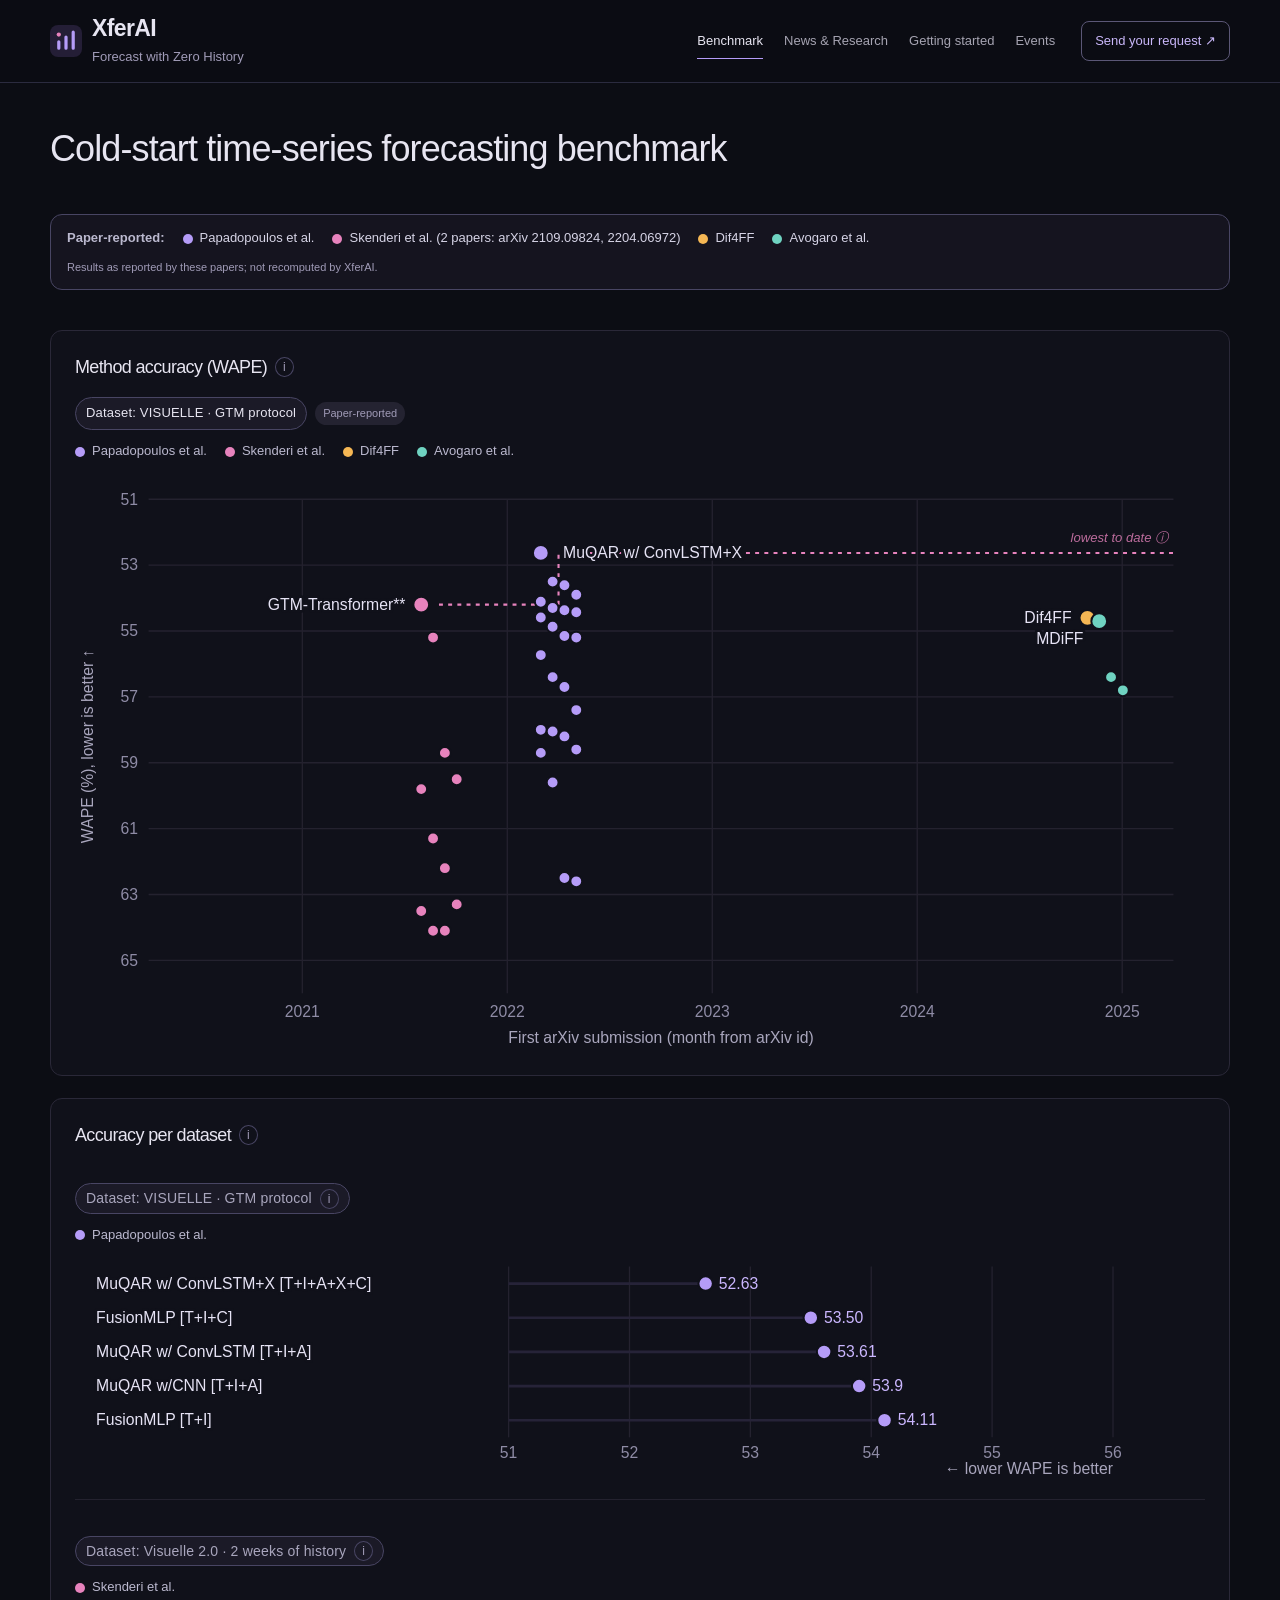
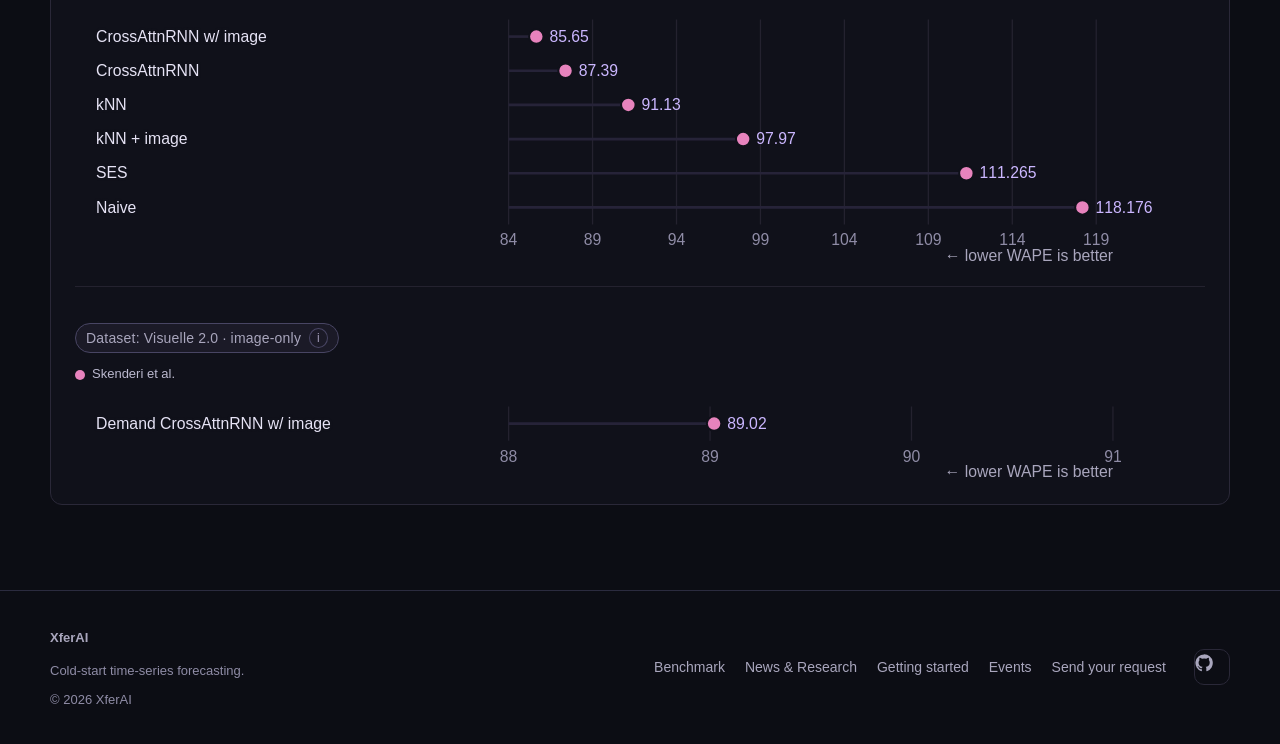
==== commit 3eea56c5: "r8.1 candidate (t283u, review 721c1173 H1/H2/N3) - not for push" ====
--- a/benchmark/index.html
+++ b/benchmark/index.html
@@ -2,8 +2,8 @@
 <html lang="en"><head><meta charset="utf-8"><meta name="viewport" content="width=device-width,initial-scale=1">
 <meta name="description" content="Compare forecasting methods for new products with no or limited sales history.">
 <meta name="theme-color" content="#0c0d14"><title>Benchmark | XferAI</title>
-<meta property="og:site_name" content="XferAI"><meta property="og:type" content="website"><meta property="og:title" content="Benchmark | XferAI"><meta property="og:description" content="Cold-start time-series forecasting: forecast with zero history."><meta property="og:url" content="https://xferai.app/benchmark/"><meta property="og:image" content="https://xferai.app/assets/og.png"><meta name="twitter:card" content="summary_large_image"><link rel="canonical" href="https://xferai.app/benchmark/"><link rel="apple-touch-icon" href="/assets/og.png"><link rel="icon" href="/assets/mark.svg" type="image/svg+xml"><link rel="stylesheet" href="/assets/style.css?v=e77965fd70f1">
-<script src="/assets/hub-app.js?v=1c300732d408" defer></script><script src="/assets/benchmark.js?v=r8" defer></script></head>
+<meta property="og:site_name" content="XferAI"><meta property="og:type" content="website"><meta property="og:title" content="Benchmark | XferAI"><meta property="og:description" content="Cold-start time-series forecasting: forecast with zero history."><meta property="og:url" content="https://xferai.app/benchmark/"><meta property="og:image" content="https://xferai.app/assets/og.png"><meta name="twitter:card" content="summary_large_image"><link rel="canonical" href="https://xferai.app/benchmark/"><link rel="apple-touch-icon" href="/assets/og.png"><link rel="icon" href="/assets/mark.svg" type="image/svg+xml"><link rel="stylesheet" href="/assets/style.css?v=ab220f9b9f13">
+<script src="/assets/hub-app.js?v=1c300732d408" defer></script><script src="/assets/benchmark.js?v=r81" defer></script></head>
 <body data-page="bench"><a class="skip" href="#main">Skip to content</a>
 <header class="site-header"><div class="wrap nav-wrap">
 <a class="brand" href="/" aria-label="XferAI home"><img src="/assets/mark.svg" width="33" height="33" alt=""><span>XferAI<small>Forecast with Zero History</small></span></a>
--- a/assets/style.css
+++ b/assets/style.css
@@ -1016,3 +1016,5 @@
 .ev-card.has-img > :not(.ev-img) { grid-column: 1; }
 .ev-img { grid-column: 2; grid-row: 1 / span 4; width: 148px; height: 78px; object-fit: cover; border-radius: 8px; align-self: center; background: #242331; }
 @media (max-width: 560px) { .ev-card.has-img { grid-template-columns: 1fr 88px; } .ev-img { width: 88px; height: 56px; } }
+/* r8.1 N3: zero-sales legend reads "No history yet" with a hollow dot */
+[data-scn="zero"] .lg-hist i { background: transparent !important; box-shadow: inset 0 0 0 1.5px #4fd1c5; }
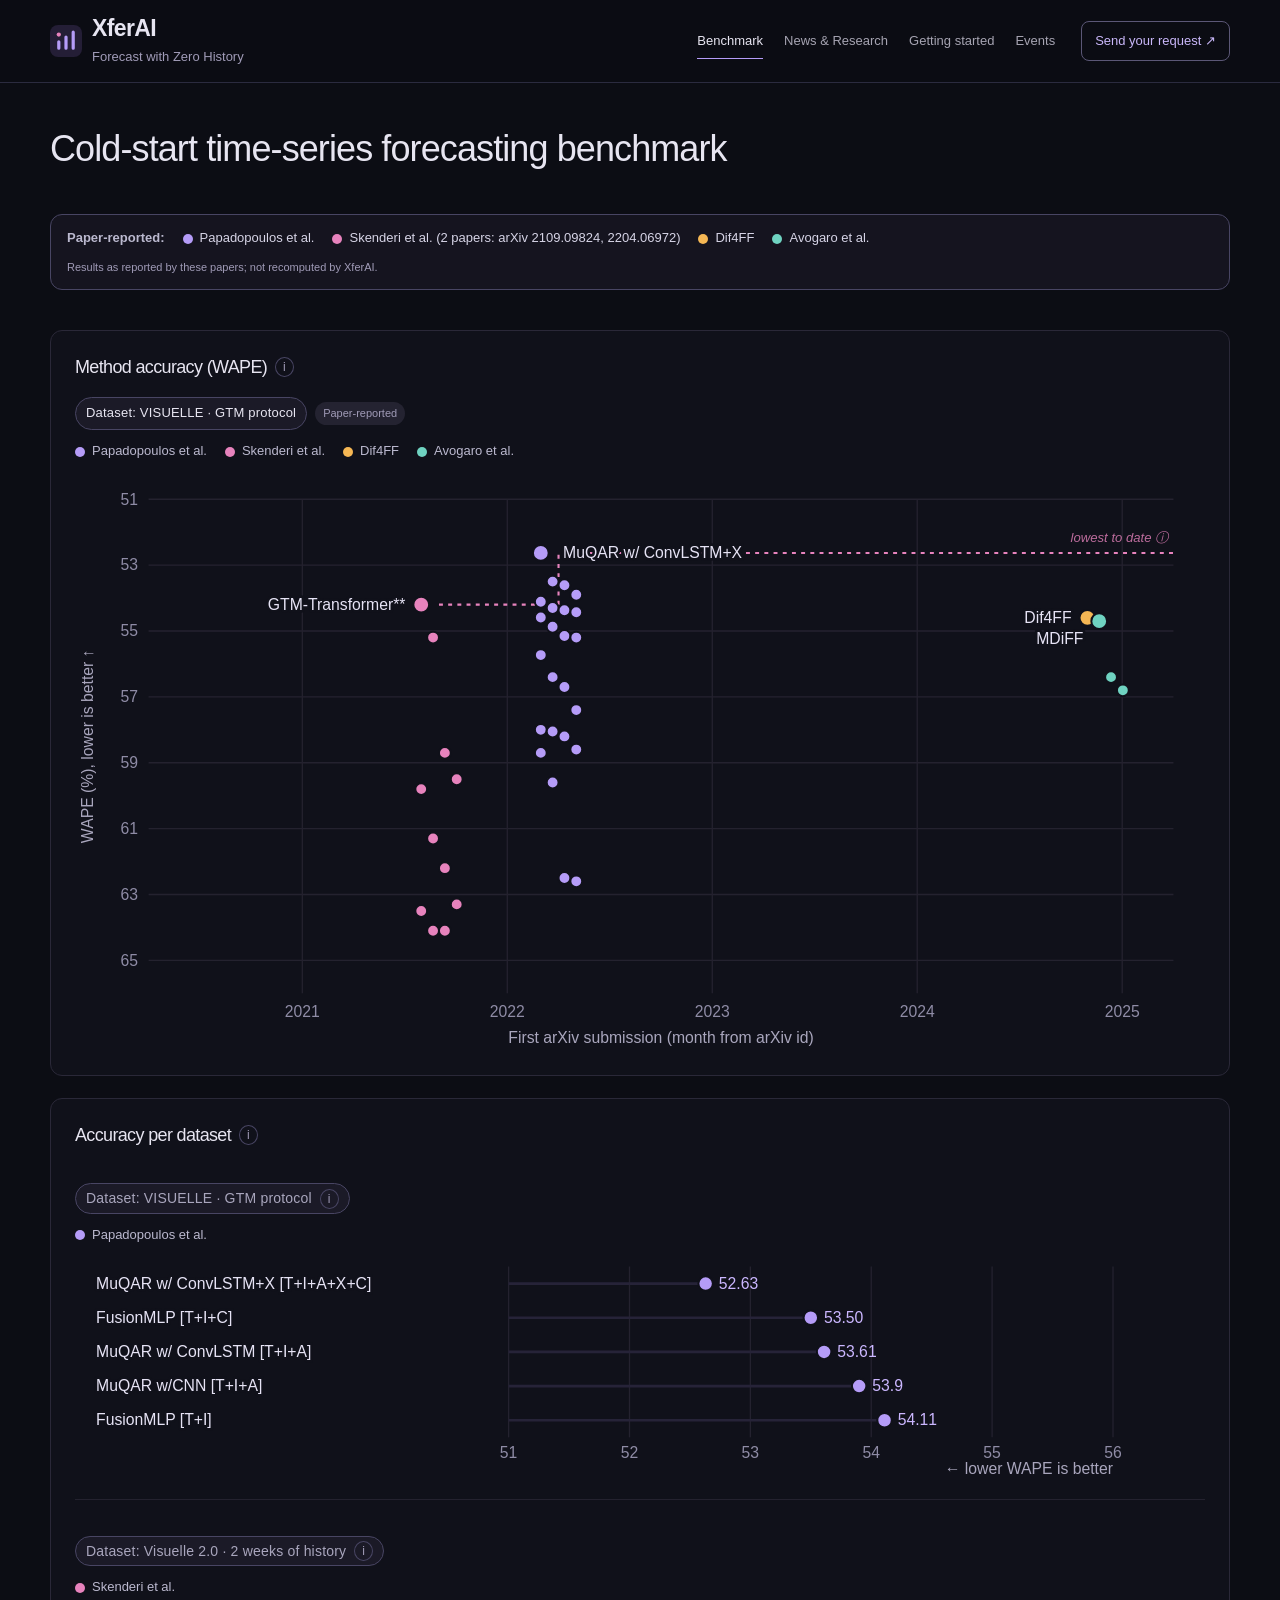
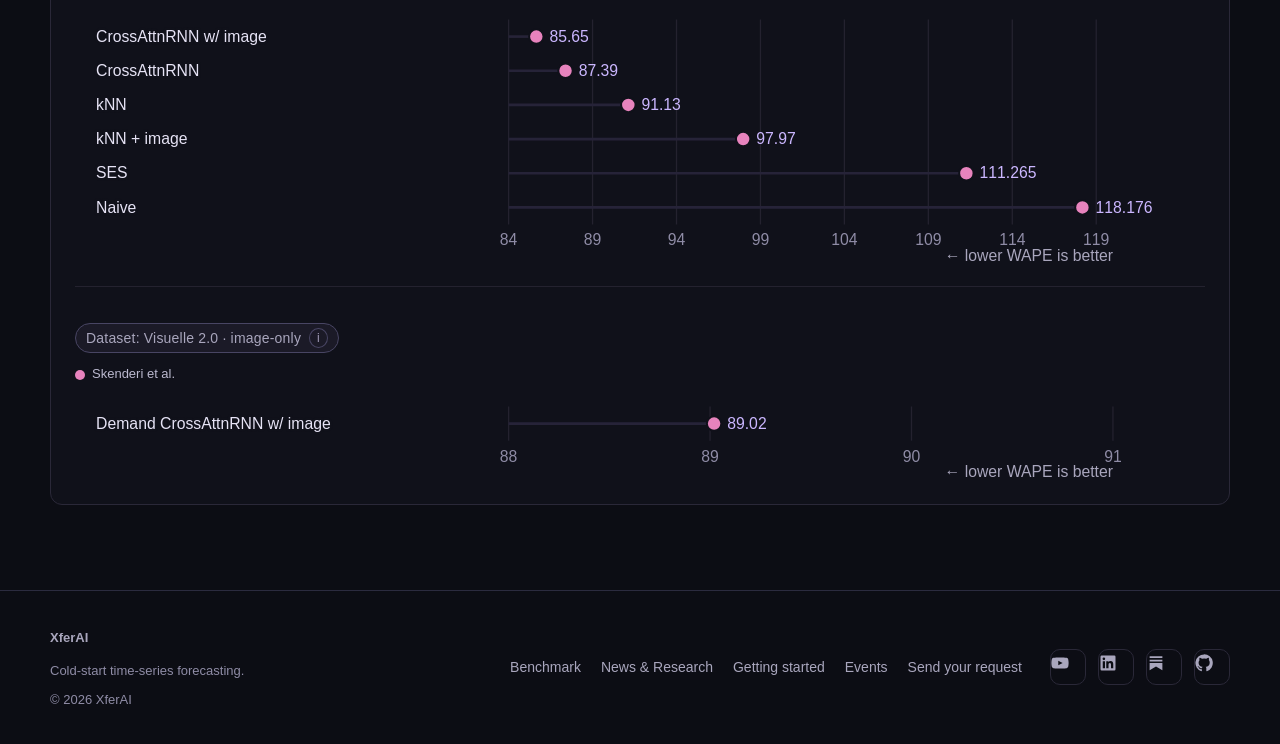
==== commit 2e53ac82: "r8.2 candidate (t286u footer social links) - not for push" ====
--- a/benchmark/index.html
+++ b/benchmark/index.html
@@ -10,4 +10,4 @@
 <button id="menu-toggle" class="menu-toggle" aria-expanded="false" aria-controls="main-nav">Menu ☰</button>
 <nav id="main-nav" aria-label="Main navigation"><a href="/benchmark/" aria-current="page">Benchmark</a><a href="/news/">News &amp; Research</a><a href="/getting-started/">Getting started</a><a href="/events/">Events</a><a class="nav-mobile-only" href="/contact/">Send your request</a></nav><a class="nav-cta" href="/contact/">Send your request ↗</a></div></header>
 <main id="main"><section class="compact-hero wrap"><h1>Cold-start time-series forecasting benchmark</h1></section><section class="section wrap bench-charts"><div class="bench-card"><h2>Method accuracy (WAPE)</h2><p class="fine-print chart-note">Paper-reported WAPE; not recomputed by XferAI.</p><p class="bench-label" hidden></p><div id="chart-methods" class="scatter-host"></div></div><div class="bench-card"><h2>Accuracy per dataset</h2><p class="fine-print chart-note">Paper-reported WAPE; not recomputed by XferAI.</p><p class="bench-label" hidden></p><div id="chart-datasets"></div></div><p id="bench-status" class="bench-status" hidden>Verified results coming soon</p></section></main>
-<footer class="site-footer"><div class="wrap footer-grid"><div><a class="footer-brand" href="/">XferAI</a><p>Cold-start time-series forecasting.</p><p class="footer-copy">© 2026 XferAI</p></div><nav class="footer-links" aria-label="Footer"><a href="/benchmark/">Benchmark</a><a href="/news/">News &amp; Research</a><a href="/getting-started/">Getting started</a><a href="/events/">Events</a><a href="/contact/">Send your request</a></nav><div class="footer-social"><a href="https://github.com/raghavchalapathy/XferAI-Bench" aria-label="XferAI-Bench on GitHub" title="GitHub"><svg viewBox="0 0 24 24" aria-hidden="true"><path d="M12 .5a11.5 11.5 0 0 0-3.6 22.4c.6.1.8-.3.8-.6v-2c-3.2.7-3.9-1.5-3.9-1.5-.5-1.3-1.3-1.7-1.3-1.7-1-.7.1-.7.1-.7 1.2.1 1.8 1.2 1.8 1.2 1 1.8 2.8 1.3 3.5 1 .1-.8.4-1.3.7-1.6-2.6-.3-5.3-1.3-5.3-5.7 0-1.3.5-2.3 1.2-3.1-.1-.3-.5-1.5.1-3.1 0 0 1-.3 3.2 1.2a11 11 0 0 1 5.8 0C17.3 4.6 18.3 5 18.3 5c.6 1.6.2 2.8.1 3.1.8.8 1.2 1.8 1.2 3.1 0 4.4-2.7 5.4-5.3 5.7.4.4.8 1.1.8 2.2v3.2c0 .3.2.7.8.6A11.5 11.5 0 0 0 12 .5z"/></svg></a></div></div></footer></body></html>+<footer class="site-footer"><div class="wrap footer-grid"><div><a class="footer-brand" href="/">XferAI</a><p>Cold-start time-series forecasting.</p><p class="footer-copy">© 2026 XferAI</p></div><nav class="footer-links" aria-label="Footer"><a href="/benchmark/">Benchmark</a><a href="/news/">News &amp; Research</a><a href="/getting-started/">Getting started</a><a href="/events/">Events</a><a href="/contact/">Send your request</a></nav><div class="footer-social"><a href="https://www.youtube.com/@raghavchalapathy" aria-label="Raghav Chalapathy on YouTube (opens in a new tab)" title="YouTube" target="_blank" rel="noopener noreferrer"><svg viewBox="0 0 24 24" aria-hidden="true"><path d="M23 7.2a3 3 0 0 0-2.1-2.1C19 4.6 12 4.6 12 4.6s-7 0-8.9.5A3 3 0 0 0 1 7.2 31 31 0 0 0 .5 12a31 31 0 0 0 .5 4.8 3 3 0 0 0 2.1 2.1c1.9.5 8.9.5 8.9.5s7 0 8.9-.5a3 3 0 0 0 2.1-2.1 31 31 0 0 0 .5-4.8 31 31 0 0 0-.5-4.8zM9.7 15.1V8.9l5.8 3.1z"/></svg></a><a href="https://www.linkedin.com/in/raghav-chalapathy-phd-80984117/" aria-label="Raghav Chalapathy on LinkedIn (opens in a new tab)" title="LinkedIn" target="_blank" rel="noopener noreferrer"><svg viewBox="0 0 24 24" aria-hidden="true"><path d="M20.4 2H3.6A1.6 1.6 0 0 0 2 3.6v16.8A1.6 1.6 0 0 0 3.6 22h16.8a1.6 1.6 0 0 0 1.6-1.6V3.6A1.6 1.6 0 0 0 20.4 2zM8 19H5V9.5h3zM6.5 8.2a1.7 1.7 0 1 1 0-3.5 1.7 1.7 0 0 1 0 3.5zM19 19h-3v-4.6c0-1.1 0-2.5-1.5-2.5s-1.8 1.2-1.8 2.4V19h-3V9.5h2.9v1.3a3.2 3.2 0 0 1 2.8-1.6c3 0 3.6 2 3.6 4.6z"/></svg></a><a href="https://appliedaifab.substack.com/" aria-label="Applied AI Fab on Substack (opens in a new tab)" title="Substack" target="_blank" rel="noopener noreferrer"><svg viewBox="0 0 24 24" aria-hidden="true"><path d="M3.5 3h17v2.4h-17zm0 4.5h17v2.4h-17zM3.5 12h17v9.5l-8.5-4.8-8.5 4.8z"/></svg></a><a href="https://github.com/raghavchalapathy/XferAI-Bench" aria-label="XferAI-Bench on GitHub" title="GitHub"><svg viewBox="0 0 24 24" aria-hidden="true"><path d="M12 .5a11.5 11.5 0 0 0-3.6 22.4c.6.1.8-.3.8-.6v-2c-3.2.7-3.9-1.5-3.9-1.5-.5-1.3-1.3-1.7-1.3-1.7-1-.7.1-.7.1-.7 1.2.1 1.8 1.2 1.8 1.2 1 1.8 2.8 1.3 3.5 1 .1-.8.4-1.3.7-1.6-2.6-.3-5.3-1.3-5.3-5.7 0-1.3.5-2.3 1.2-3.1-.1-.3-.5-1.5.1-3.1 0 0 1-.3 3.2 1.2a11 11 0 0 1 5.8 0C17.3 4.6 18.3 5 18.3 5c.6 1.6.2 2.8.1 3.1.8.8 1.2 1.8 1.2 3.1 0 4.4-2.7 5.4-5.3 5.7.4.4.8 1.1.8 2.2v3.2c0 .3.2.7.8.6A11.5 11.5 0 0 0 12 .5z"/></svg></a></div></div></footer></body></html>
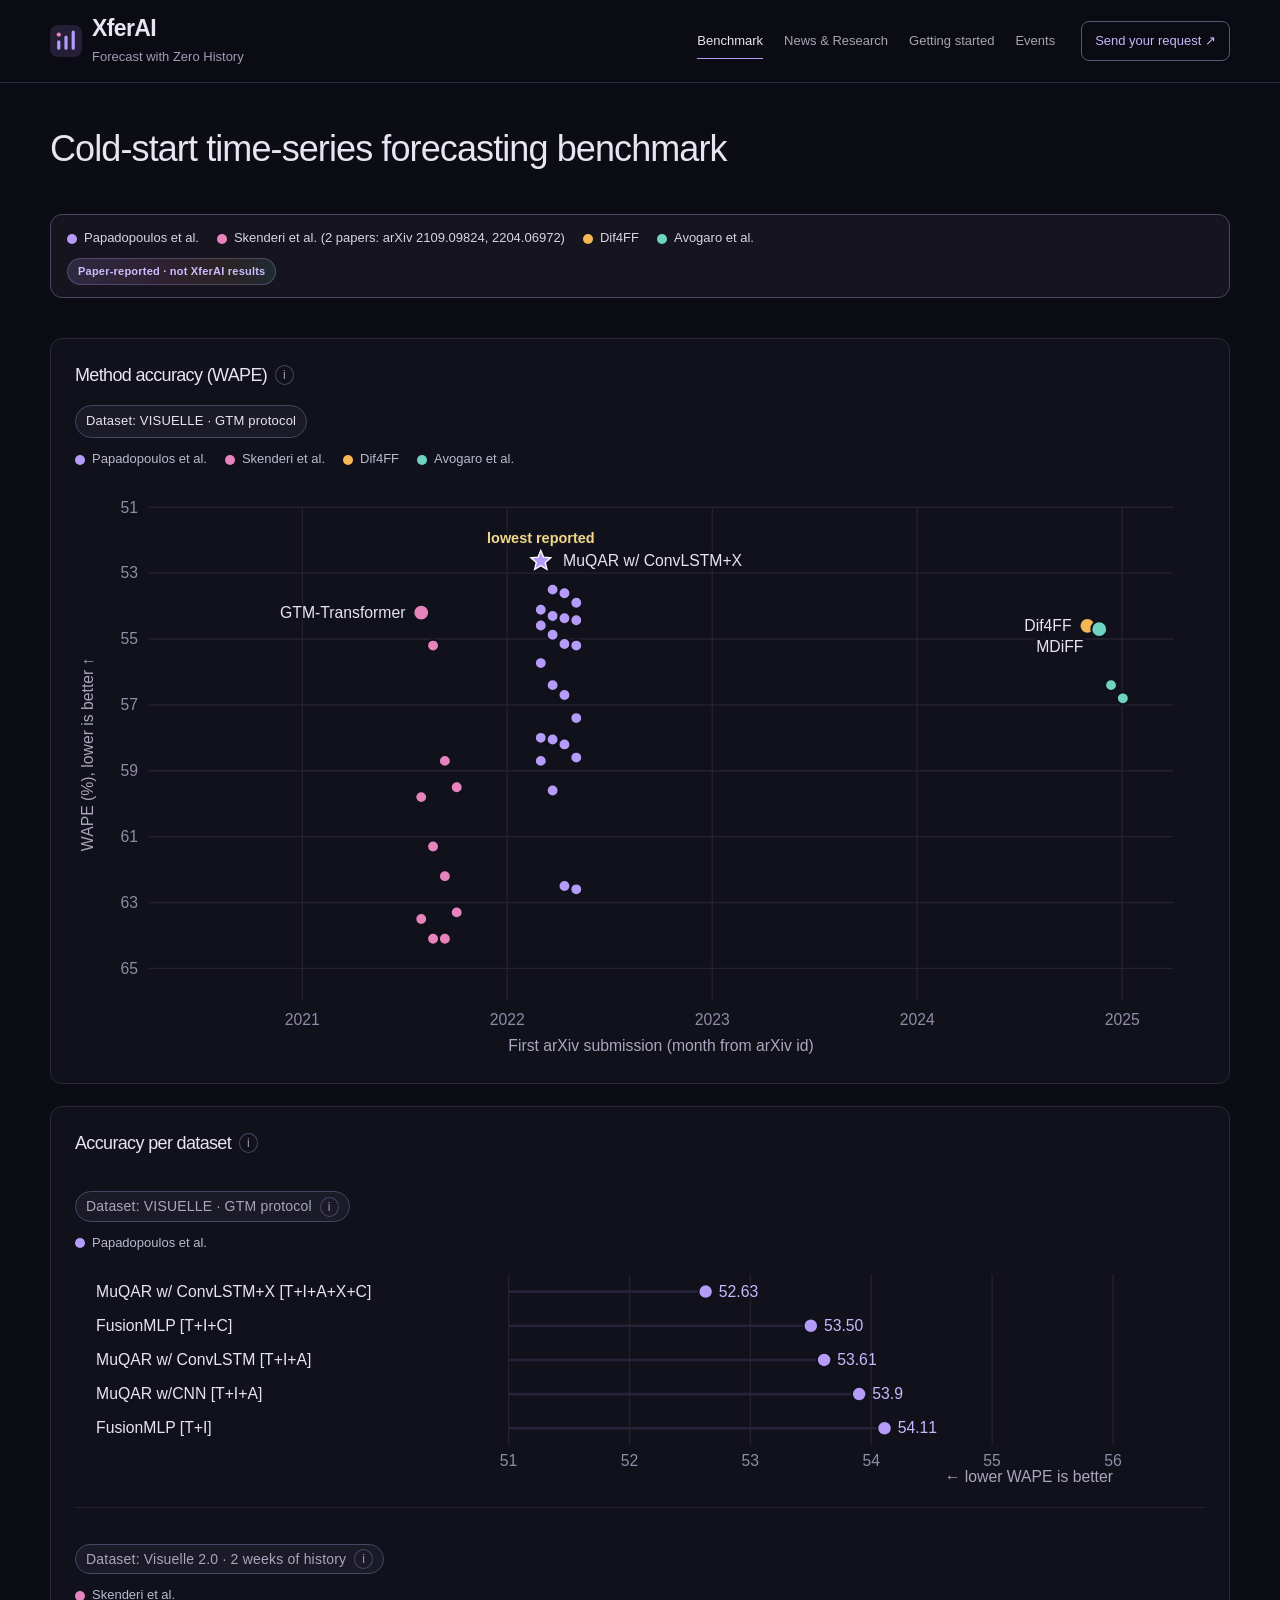
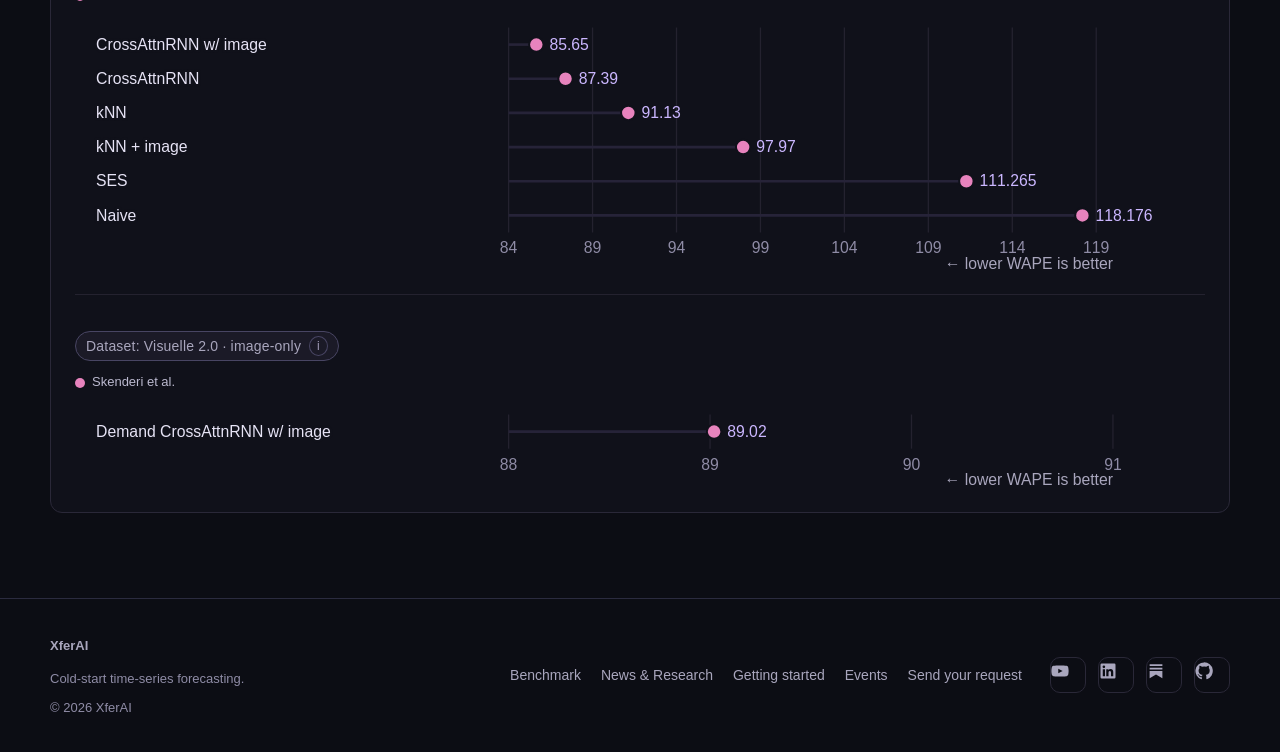
==== commit 9eda3ed3: "r9 candidate (t288u benchmark key/star/**) - not for push" ====
--- a/benchmark/index.html
+++ b/benchmark/index.html
@@ -2,8 +2,8 @@
 <html lang="en"><head><meta charset="utf-8"><meta name="viewport" content="width=device-width,initial-scale=1">
 <meta name="description" content="Compare forecasting methods for new products with no or limited sales history.">
 <meta name="theme-color" content="#0c0d14"><title>Benchmark | XferAI</title>
-<meta property="og:site_name" content="XferAI"><meta property="og:type" content="website"><meta property="og:title" content="Benchmark | XferAI"><meta property="og:description" content="Cold-start time-series forecasting: forecast with zero history."><meta property="og:url" content="https://xferai.app/benchmark/"><meta property="og:image" content="https://xferai.app/assets/og.png"><meta name="twitter:card" content="summary_large_image"><link rel="canonical" href="https://xferai.app/benchmark/"><link rel="apple-touch-icon" href="/assets/og.png"><link rel="icon" href="/assets/mark.svg" type="image/svg+xml"><link rel="stylesheet" href="/assets/style.css?v=ab220f9b9f13">
-<script src="/assets/hub-app.js?v=1c300732d408" defer></script><script src="/assets/benchmark.js?v=r81" defer></script></head>
+<meta property="og:site_name" content="XferAI"><meta property="og:type" content="website"><meta property="og:title" content="Benchmark | XferAI"><meta property="og:description" content="Cold-start time-series forecasting: forecast with zero history."><meta property="og:url" content="https://xferai.app/benchmark/"><meta property="og:image" content="https://xferai.app/assets/og.png"><meta name="twitter:card" content="summary_large_image"><link rel="canonical" href="https://xferai.app/benchmark/"><link rel="apple-touch-icon" href="/assets/og.png"><link rel="icon" href="/assets/mark.svg" type="image/svg+xml"><link rel="stylesheet" href="/assets/style.css?v=ea05f07ff7a5">
+<script src="/assets/hub-app.js?v=1c300732d408" defer></script><script src="/assets/benchmark.js?v=r9" defer></script></head>
 <body data-page="bench"><a class="skip" href="#main">Skip to content</a>
 <header class="site-header"><div class="wrap nav-wrap">
 <a class="brand" href="/" aria-label="XferAI home"><img src="/assets/mark.svg" width="33" height="33" alt=""><span>XferAI<small>Forecast with Zero History</small></span></a>
--- a/assets/style.css
+++ b/assets/style.css
@@ -1018,3 +1018,10 @@
 @media (max-width: 560px) { .ev-card.has-img { grid-template-columns: 1fr 88px; } .ev-img { width: 88px; height: 56px; } }
 /* r8.1 N3: zero-sales legend reads "No history yet" with a hollow dot */
 [data-scn="zero"] .lg-hist i { background: transparent !important; box-shadow: inset 0 0 0 1.5px #4fd1c5; }
+
+/* r9 t288u: key = names row, then shaded Paper-reported label; star marker for lowest reported */
+.paper-key { flex-direction: column; align-items: flex-start; gap: 8px; }
+.paper-key .pk-names { display: flex; flex-wrap: wrap; align-items: center; gap: 8px 18px; }
+.paper-key-label { font-size: 11px; font-weight: 600; letter-spacing: .02em; padding: 3px 10px; border-radius: 999px; color: #cdbdfb; background: linear-gradient(90deg, rgba(181,156,248,.16), rgba(231,131,189,.12) 45%, rgba(245,183,84,.10) 75%, rgba(111,211,193,.12)); border: 1px solid rgba(181,156,248,.28); cursor: help; }
+.scatter .low-star { stroke: #fff; stroke-width: 1; }
+.scatter .low-label { fill: #f2d98a; font-size: 11px; font-weight: 600; cursor: help; paint-order: stroke; stroke: #15141f; stroke-width: 3px; }
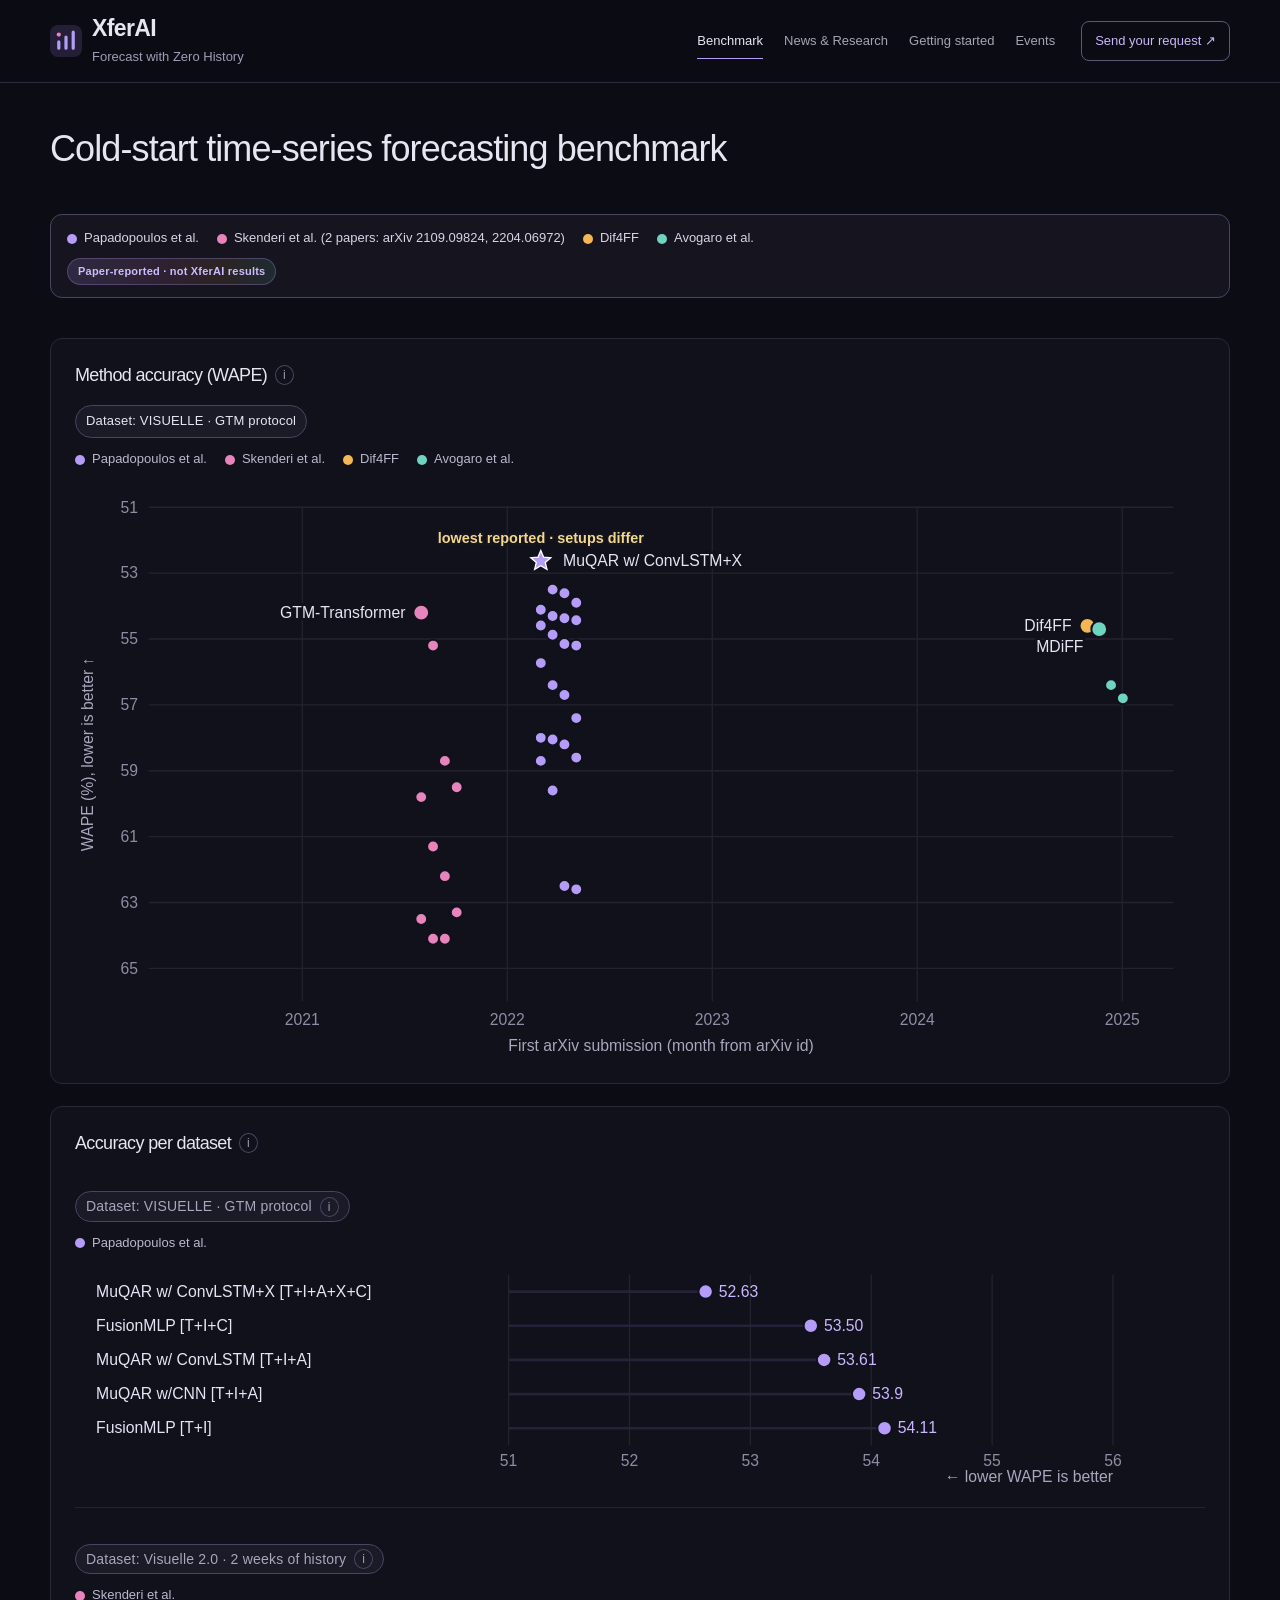
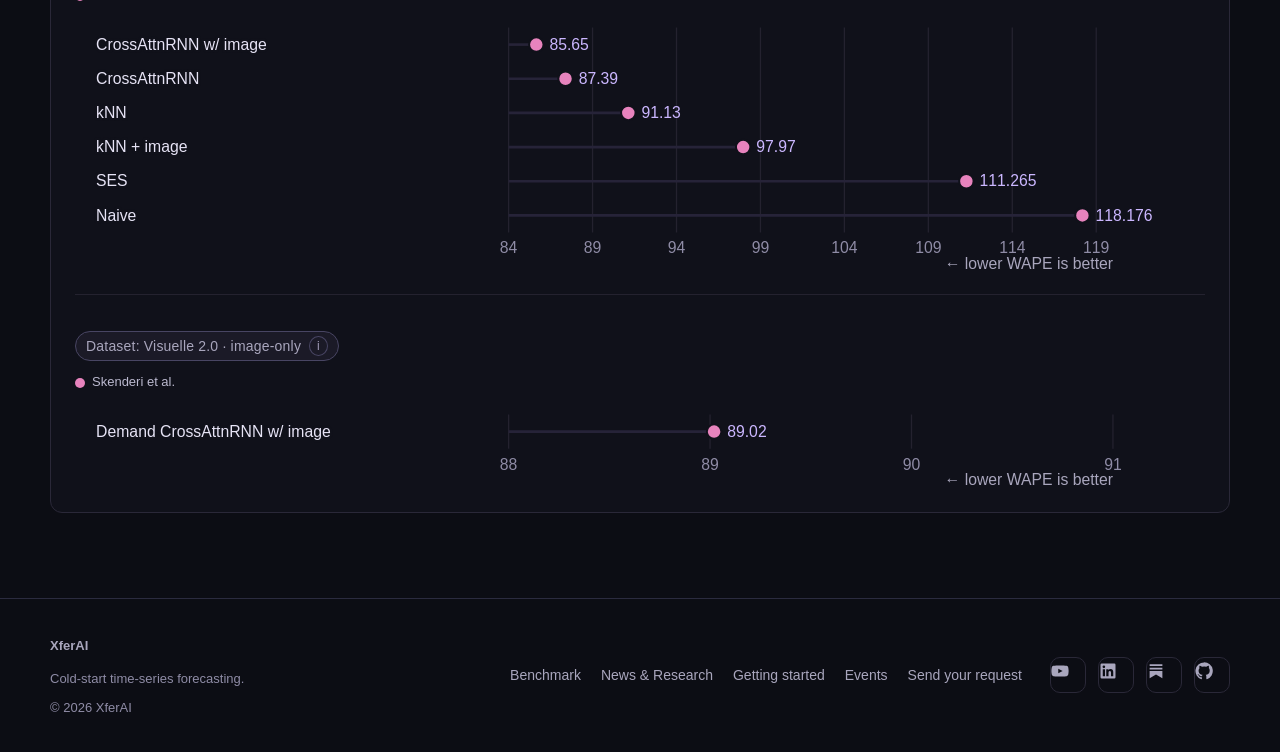
==== commit a159a1d1: "r9.1 candidate (review 544ebe44 H1/N1) - not for push" ====
--- a/benchmark/index.html
+++ b/benchmark/index.html
@@ -3,7 +3,7 @@
 <meta name="description" content="Compare forecasting methods for new products with no or limited sales history.">
 <meta name="theme-color" content="#0c0d14"><title>Benchmark | XferAI</title>
 <meta property="og:site_name" content="XferAI"><meta property="og:type" content="website"><meta property="og:title" content="Benchmark | XferAI"><meta property="og:description" content="Cold-start time-series forecasting: forecast with zero history."><meta property="og:url" content="https://xferai.app/benchmark/"><meta property="og:image" content="https://xferai.app/assets/og.png"><meta name="twitter:card" content="summary_large_image"><link rel="canonical" href="https://xferai.app/benchmark/"><link rel="apple-touch-icon" href="/assets/og.png"><link rel="icon" href="/assets/mark.svg" type="image/svg+xml"><link rel="stylesheet" href="/assets/style.css?v=ea05f07ff7a5">
-<script src="/assets/hub-app.js?v=1c300732d408" defer></script><script src="/assets/benchmark.js?v=r9" defer></script></head>
+<script src="/assets/hub-app.js?v=1c300732d408" defer></script><script src="/assets/benchmark.js?v=r91" defer></script></head>
 <body data-page="bench"><a class="skip" href="#main">Skip to content</a>
 <header class="site-header"><div class="wrap nav-wrap">
 <a class="brand" href="/" aria-label="XferAI home"><img src="/assets/mark.svg" width="33" height="33" alt=""><span>XferAI<small>Forecast with Zero History</small></span></a>
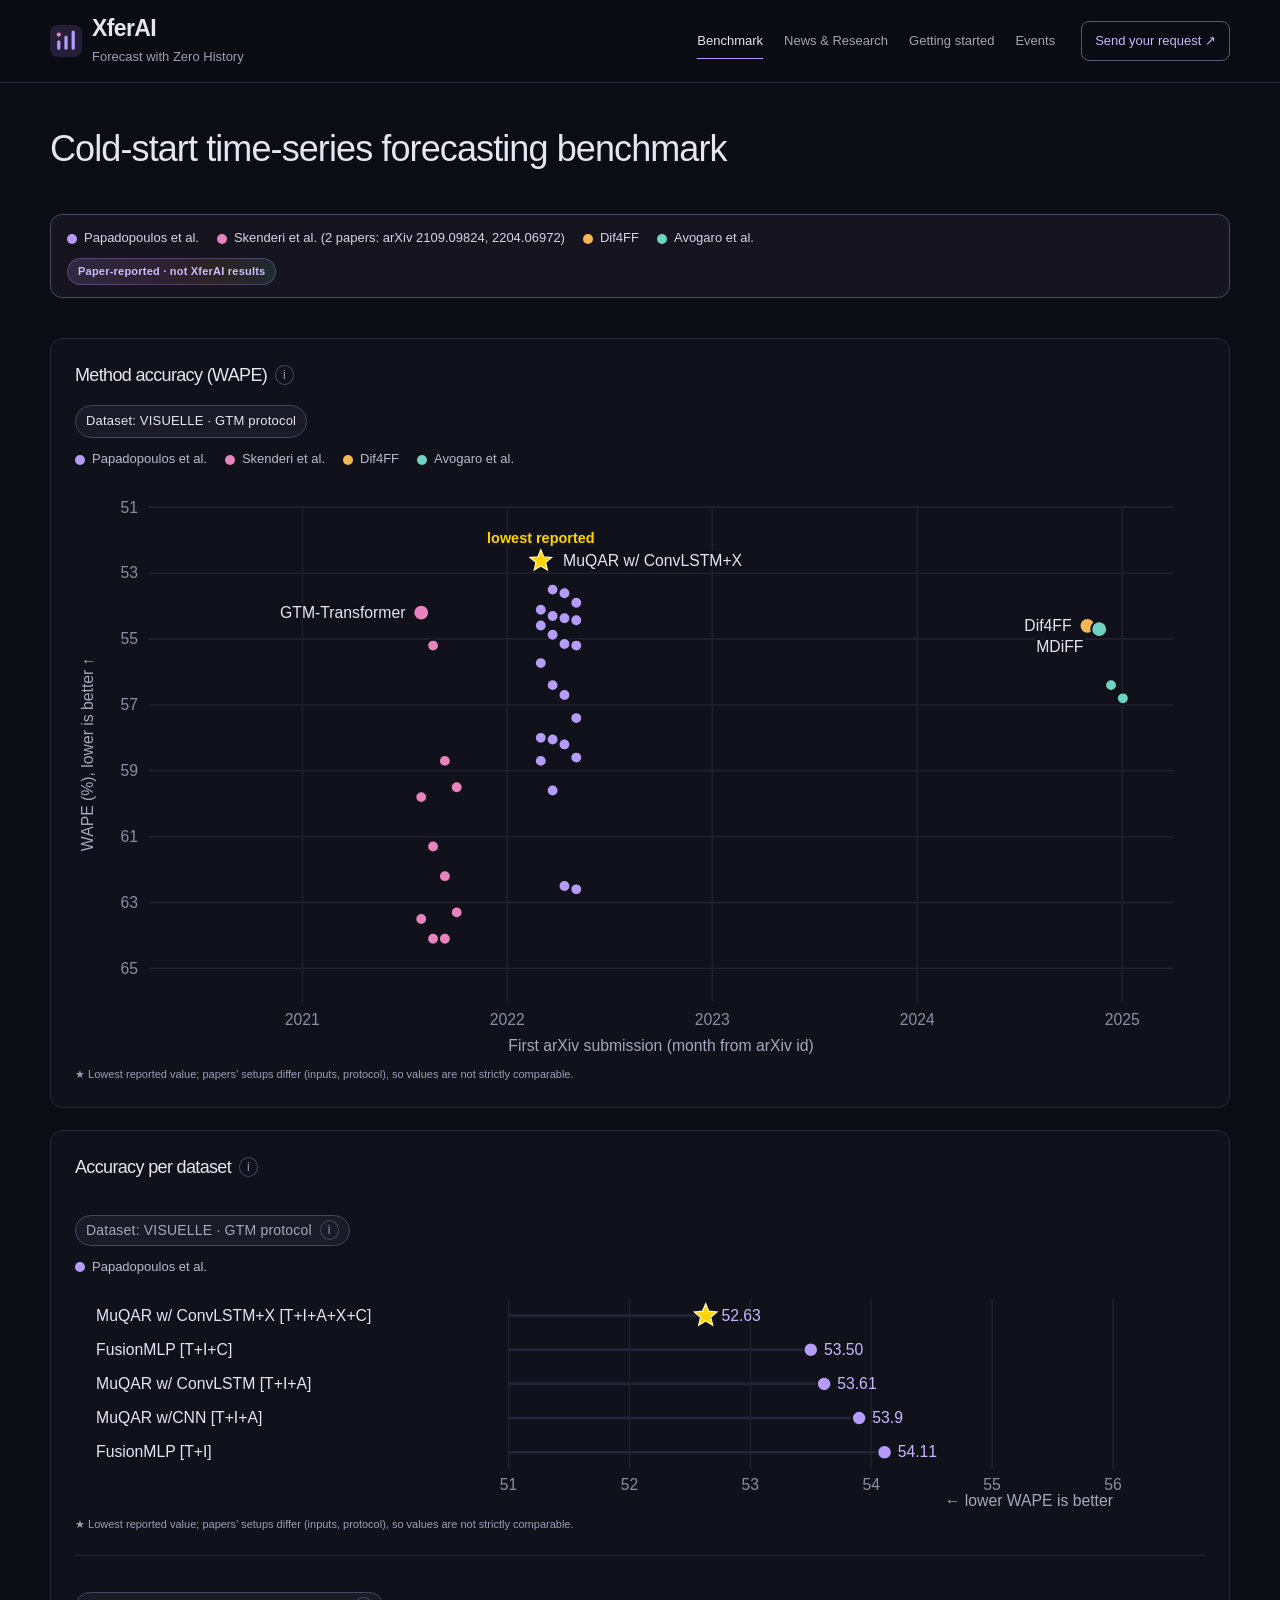
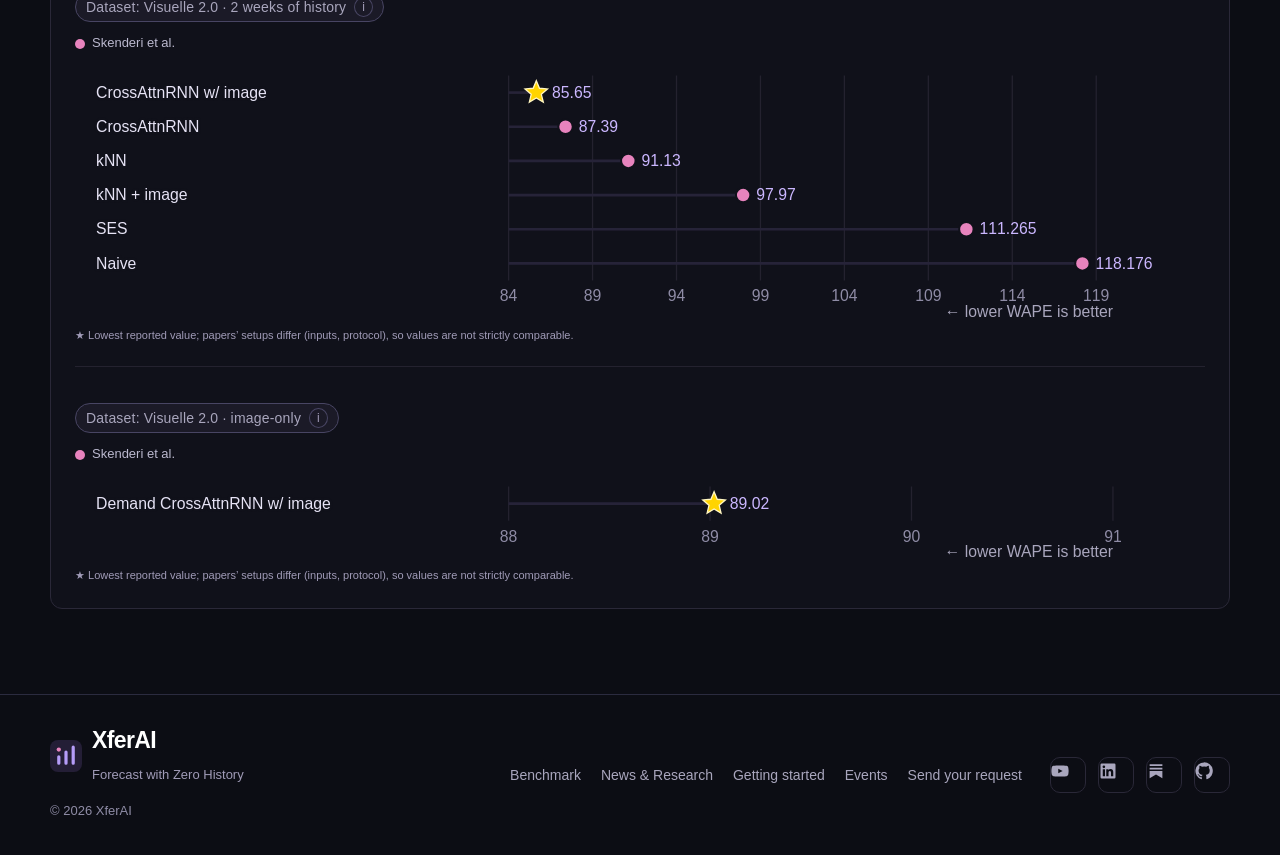
==== commit 355908d2: "r10 candidate (t291u star/footnote/race/footer) - not for push" ====
--- a/benchmark/index.html
+++ b/benchmark/index.html
@@ -2,12 +2,12 @@
 <html lang="en"><head><meta charset="utf-8"><meta name="viewport" content="width=device-width,initial-scale=1">
 <meta name="description" content="Compare forecasting methods for new products with no or limited sales history.">
 <meta name="theme-color" content="#0c0d14"><title>Benchmark | XferAI</title>
-<meta property="og:site_name" content="XferAI"><meta property="og:type" content="website"><meta property="og:title" content="Benchmark | XferAI"><meta property="og:description" content="Cold-start time-series forecasting: forecast with zero history."><meta property="og:url" content="https://xferai.app/benchmark/"><meta property="og:image" content="https://xferai.app/assets/og.png"><meta name="twitter:card" content="summary_large_image"><link rel="canonical" href="https://xferai.app/benchmark/"><link rel="apple-touch-icon" href="/assets/og.png"><link rel="icon" href="/assets/mark.svg" type="image/svg+xml"><link rel="stylesheet" href="/assets/style.css?v=ea05f07ff7a5">
-<script src="/assets/hub-app.js?v=1c300732d408" defer></script><script src="/assets/benchmark.js?v=r91" defer></script></head>
+<meta property="og:site_name" content="XferAI"><meta property="og:type" content="website"><meta property="og:title" content="Benchmark | XferAI"><meta property="og:description" content="Cold-start time-series forecasting: forecast with zero history."><meta property="og:url" content="https://xferai.app/benchmark/"><meta property="og:image" content="https://xferai.app/assets/og.png"><meta name="twitter:card" content="summary_large_image"><link rel="canonical" href="https://xferai.app/benchmark/"><link rel="apple-touch-icon" href="/assets/og.png"><link rel="icon" href="/assets/mark.svg" type="image/svg+xml"><link rel="stylesheet" href="/assets/style.css?v=bbe82b752c96">
+<script src="/assets/hub-app.js?v=1c300732d408" defer></script><script src="/assets/benchmark.js?v=r10" defer></script></head>
 <body data-page="bench"><a class="skip" href="#main">Skip to content</a>
 <header class="site-header"><div class="wrap nav-wrap">
 <a class="brand" href="/" aria-label="XferAI home"><img src="/assets/mark.svg" width="33" height="33" alt=""><span>XferAI<small>Forecast with Zero History</small></span></a>
 <button id="menu-toggle" class="menu-toggle" aria-expanded="false" aria-controls="main-nav">Menu ☰</button>
 <nav id="main-nav" aria-label="Main navigation"><a href="/benchmark/" aria-current="page">Benchmark</a><a href="/news/">News &amp; Research</a><a href="/getting-started/">Getting started</a><a href="/events/">Events</a><a class="nav-mobile-only" href="/contact/">Send your request</a></nav><a class="nav-cta" href="/contact/">Send your request ↗</a></div></header>
 <main id="main"><section class="compact-hero wrap"><h1>Cold-start time-series forecasting benchmark</h1></section><section class="section wrap bench-charts"><div class="bench-card"><h2>Method accuracy (WAPE)</h2><p class="fine-print chart-note">Paper-reported WAPE; not recomputed by XferAI.</p><p class="bench-label" hidden></p><div id="chart-methods" class="scatter-host"></div></div><div class="bench-card"><h2>Accuracy per dataset</h2><p class="fine-print chart-note">Paper-reported WAPE; not recomputed by XferAI.</p><p class="bench-label" hidden></p><div id="chart-datasets"></div></div><p id="bench-status" class="bench-status" hidden>Verified results coming soon</p></section></main>
-<footer class="site-footer"><div class="wrap footer-grid"><div><a class="footer-brand" href="/">XferAI</a><p>Cold-start time-series forecasting.</p><p class="footer-copy">© 2026 XferAI</p></div><nav class="footer-links" aria-label="Footer"><a href="/benchmark/">Benchmark</a><a href="/news/">News &amp; Research</a><a href="/getting-started/">Getting started</a><a href="/events/">Events</a><a href="/contact/">Send your request</a></nav><div class="footer-social"><a href="https://www.youtube.com/@raghavchalapathy" aria-label="Raghav Chalapathy on YouTube (opens in a new tab)" title="YouTube" target="_blank" rel="noopener noreferrer"><svg viewBox="0 0 24 24" aria-hidden="true"><path d="M23 7.2a3 3 0 0 0-2.1-2.1C19 4.6 12 4.6 12 4.6s-7 0-8.9.5A3 3 0 0 0 1 7.2 31 31 0 0 0 .5 12a31 31 0 0 0 .5 4.8 3 3 0 0 0 2.1 2.1c1.9.5 8.9.5 8.9.5s7 0 8.9-.5a3 3 0 0 0 2.1-2.1 31 31 0 0 0 .5-4.8 31 31 0 0 0-.5-4.8zM9.7 15.1V8.9l5.8 3.1z"/></svg></a><a href="https://www.linkedin.com/in/raghav-chalapathy-phd-80984117/" aria-label="Raghav Chalapathy on LinkedIn (opens in a new tab)" title="LinkedIn" target="_blank" rel="noopener noreferrer"><svg viewBox="0 0 24 24" aria-hidden="true"><path d="M20.4 2H3.6A1.6 1.6 0 0 0 2 3.6v16.8A1.6 1.6 0 0 0 3.6 22h16.8a1.6 1.6 0 0 0 1.6-1.6V3.6A1.6 1.6 0 0 0 20.4 2zM8 19H5V9.5h3zM6.5 8.2a1.7 1.7 0 1 1 0-3.5 1.7 1.7 0 0 1 0 3.5zM19 19h-3v-4.6c0-1.1 0-2.5-1.5-2.5s-1.8 1.2-1.8 2.4V19h-3V9.5h2.9v1.3a3.2 3.2 0 0 1 2.8-1.6c3 0 3.6 2 3.6 4.6z"/></svg></a><a href="https://appliedaifab.substack.com/" aria-label="Applied AI Fab on Substack (opens in a new tab)" title="Substack" target="_blank" rel="noopener noreferrer"><svg viewBox="0 0 24 24" aria-hidden="true"><path d="M3.5 3h17v2.4h-17zm0 4.5h17v2.4h-17zM3.5 12h17v9.5l-8.5-4.8-8.5 4.8z"/></svg></a><a href="https://github.com/raghavchalapathy/XferAI-Bench" aria-label="XferAI-Bench on GitHub" title="GitHub"><svg viewBox="0 0 24 24" aria-hidden="true"><path d="M12 .5a11.5 11.5 0 0 0-3.6 22.4c.6.1.8-.3.8-.6v-2c-3.2.7-3.9-1.5-3.9-1.5-.5-1.3-1.3-1.7-1.3-1.7-1-.7.1-.7.1-.7 1.2.1 1.8 1.2 1.8 1.2 1 1.8 2.8 1.3 3.5 1 .1-.8.4-1.3.7-1.6-2.6-.3-5.3-1.3-5.3-5.7 0-1.3.5-2.3 1.2-3.1-.1-.3-.5-1.5.1-3.1 0 0 1-.3 3.2 1.2a11 11 0 0 1 5.8 0C17.3 4.6 18.3 5 18.3 5c.6 1.6.2 2.8.1 3.1.8.8 1.2 1.8 1.2 3.1 0 4.4-2.7 5.4-5.3 5.7.4.4.8 1.1.8 2.2v3.2c0 .3.2.7.8.6A11.5 11.5 0 0 0 12 .5z"/></svg></a></div></div></footer></body></html>+<footer class="site-footer"><div class="wrap footer-grid"><div><a class="brand footer-logo" href="https://xferai.app/" aria-label="XferAI home"><img src="/assets/mark.svg" width="33" height="33" alt=""><span>XferAI<small>Forecast with Zero History</small></span></a><p class="footer-copy">© 2026 XferAI</p></div><nav class="footer-links" aria-label="Footer"><a href="/benchmark/">Benchmark</a><a href="/news/">News &amp; Research</a><a href="/getting-started/">Getting started</a><a href="/events/">Events</a><a href="/contact/">Send your request</a></nav><div class="footer-social"><a href="https://www.youtube.com/@raghavchalapathy" aria-label="Raghav Chalapathy on YouTube (opens in a new tab)" title="YouTube" target="_blank" rel="noopener noreferrer"><svg viewBox="0 0 24 24" aria-hidden="true"><path d="M23 7.2a3 3 0 0 0-2.1-2.1C19 4.6 12 4.6 12 4.6s-7 0-8.9.5A3 3 0 0 0 1 7.2 31 31 0 0 0 .5 12a31 31 0 0 0 .5 4.8 3 3 0 0 0 2.1 2.1c1.9.5 8.9.5 8.9.5s7 0 8.9-.5a3 3 0 0 0 2.1-2.1 31 31 0 0 0 .5-4.8 31 31 0 0 0-.5-4.8zM9.7 15.1V8.9l5.8 3.1z"/></svg></a><a href="https://www.linkedin.com/in/raghav-chalapathy-phd-80984117/" aria-label="Raghav Chalapathy on LinkedIn (opens in a new tab)" title="LinkedIn" target="_blank" rel="noopener noreferrer"><svg viewBox="0 0 24 24" aria-hidden="true"><path d="M20.4 2H3.6A1.6 1.6 0 0 0 2 3.6v16.8A1.6 1.6 0 0 0 3.6 22h16.8a1.6 1.6 0 0 0 1.6-1.6V3.6A1.6 1.6 0 0 0 20.4 2zM8 19H5V9.5h3zM6.5 8.2a1.7 1.7 0 1 1 0-3.5 1.7 1.7 0 0 1 0 3.5zM19 19h-3v-4.6c0-1.1 0-2.5-1.5-2.5s-1.8 1.2-1.8 2.4V19h-3V9.5h2.9v1.3a3.2 3.2 0 0 1 2.8-1.6c3 0 3.6 2 3.6 4.6z"/></svg></a><a href="https://appliedaifab.substack.com/" aria-label="Applied AI Fab on Substack (opens in a new tab)" title="Substack" target="_blank" rel="noopener noreferrer"><svg viewBox="0 0 24 24" aria-hidden="true"><path d="M3.5 3h17v2.4h-17zm0 4.5h17v2.4h-17zM3.5 12h17v9.5l-8.5-4.8-8.5 4.8z"/></svg></a><a href="https://github.com/raghavchalapathy/XferAI-Bench" aria-label="XferAI-Bench on GitHub" title="GitHub"><svg viewBox="0 0 24 24" aria-hidden="true"><path d="M12 .5a11.5 11.5 0 0 0-3.6 22.4c.6.1.8-.3.8-.6v-2c-3.2.7-3.9-1.5-3.9-1.5-.5-1.3-1.3-1.7-1.3-1.7-1-.7.1-.7.1-.7 1.2.1 1.8 1.2 1.8 1.2 1 1.8 2.8 1.3 3.5 1 .1-.8.4-1.3.7-1.6-2.6-.3-5.3-1.3-5.3-5.7 0-1.3.5-2.3 1.2-3.1-.1-.3-.5-1.5.1-3.1 0 0 1-.3 3.2 1.2a11 11 0 0 1 5.8 0C17.3 4.6 18.3 5 18.3 5c.6 1.6.2 2.8.1 3.1.8.8 1.2 1.8 1.2 3.1 0 4.4-2.7 5.4-5.3 5.7.4.4.8 1.1.8 2.2v3.2c0 .3.2.7.8.6A11.5 11.5 0 0 0 12 .5z"/></svg></a></div></div></footer></body></html>
--- a/assets/style.css
+++ b/assets/style.css
@@ -1025,3 +1025,17 @@
 .paper-key-label { font-size: 11px; font-weight: 600; letter-spacing: .02em; padding: 3px 10px; border-radius: 999px; color: #cdbdfb; background: linear-gradient(90deg, rgba(181,156,248,.16), rgba(231,131,189,.12) 45%, rgba(245,183,84,.10) 75%, rgba(111,211,193,.12)); border: 1px solid rgba(181,156,248,.28); cursor: help; }
 .scatter .low-star { stroke: #fff; stroke-width: 1; }
 .scatter .low-label { fill: #f2d98a; font-size: 11px; font-weight: 600; cursor: help; paint-order: stroke; stroke: #15141f; stroke-width: 3px; }
+
+/* r10 t291u: yellow pulsing star, footnote, one-time bead race, footer brand = header logo */
+.scatter .low-star { fill: #FFD400; stroke: #fff6c2; stroke-width: 1; animation: lowPulse 2.8s ease-in-out infinite; }
+.scatter .low-label { fill: #FFD400; }
+@keyframes lowPulse { 0%, 100% { opacity: 1; } 50% { opacity: .35; } }
+.chart-footnote { margin: 8px 0 0; font-size: 11px; line-height: 1.45; color: var(--muted); }
+.scatter.racer .bead { transform: translateX(var(--dx)); }
+.scatter.racer .race-stem { stroke-dashoffset: var(--len); }
+.scatter.racer.go .bead { transform: none; transition: transform 1.4s cubic-bezier(.22,.8,.3,1); }
+.scatter.racer.go .race-stem { stroke-dashoffset: 0; transition: stroke-dashoffset 1.4s cubic-bezier(.22,.8,.3,1); }
+@media (prefers-reduced-motion: reduce) { .scatter .low-star { animation: none; } .scatter.racer .bead, .scatter.racer.go .bead { transform: none; transition: none; } .scatter.racer .race-stem, .scatter.racer.go .race-stem { stroke-dashoffset: 0; transition: none; } }
+.site-footer .brand.footer-logo { display: inline-flex; margin-bottom: 10px; color: #fff; }
+.site-footer .brand.footer-logo small { color: var(--muted); }
+.scatter .pt-sub { font-size: 9.5px; fill: var(--muted); }
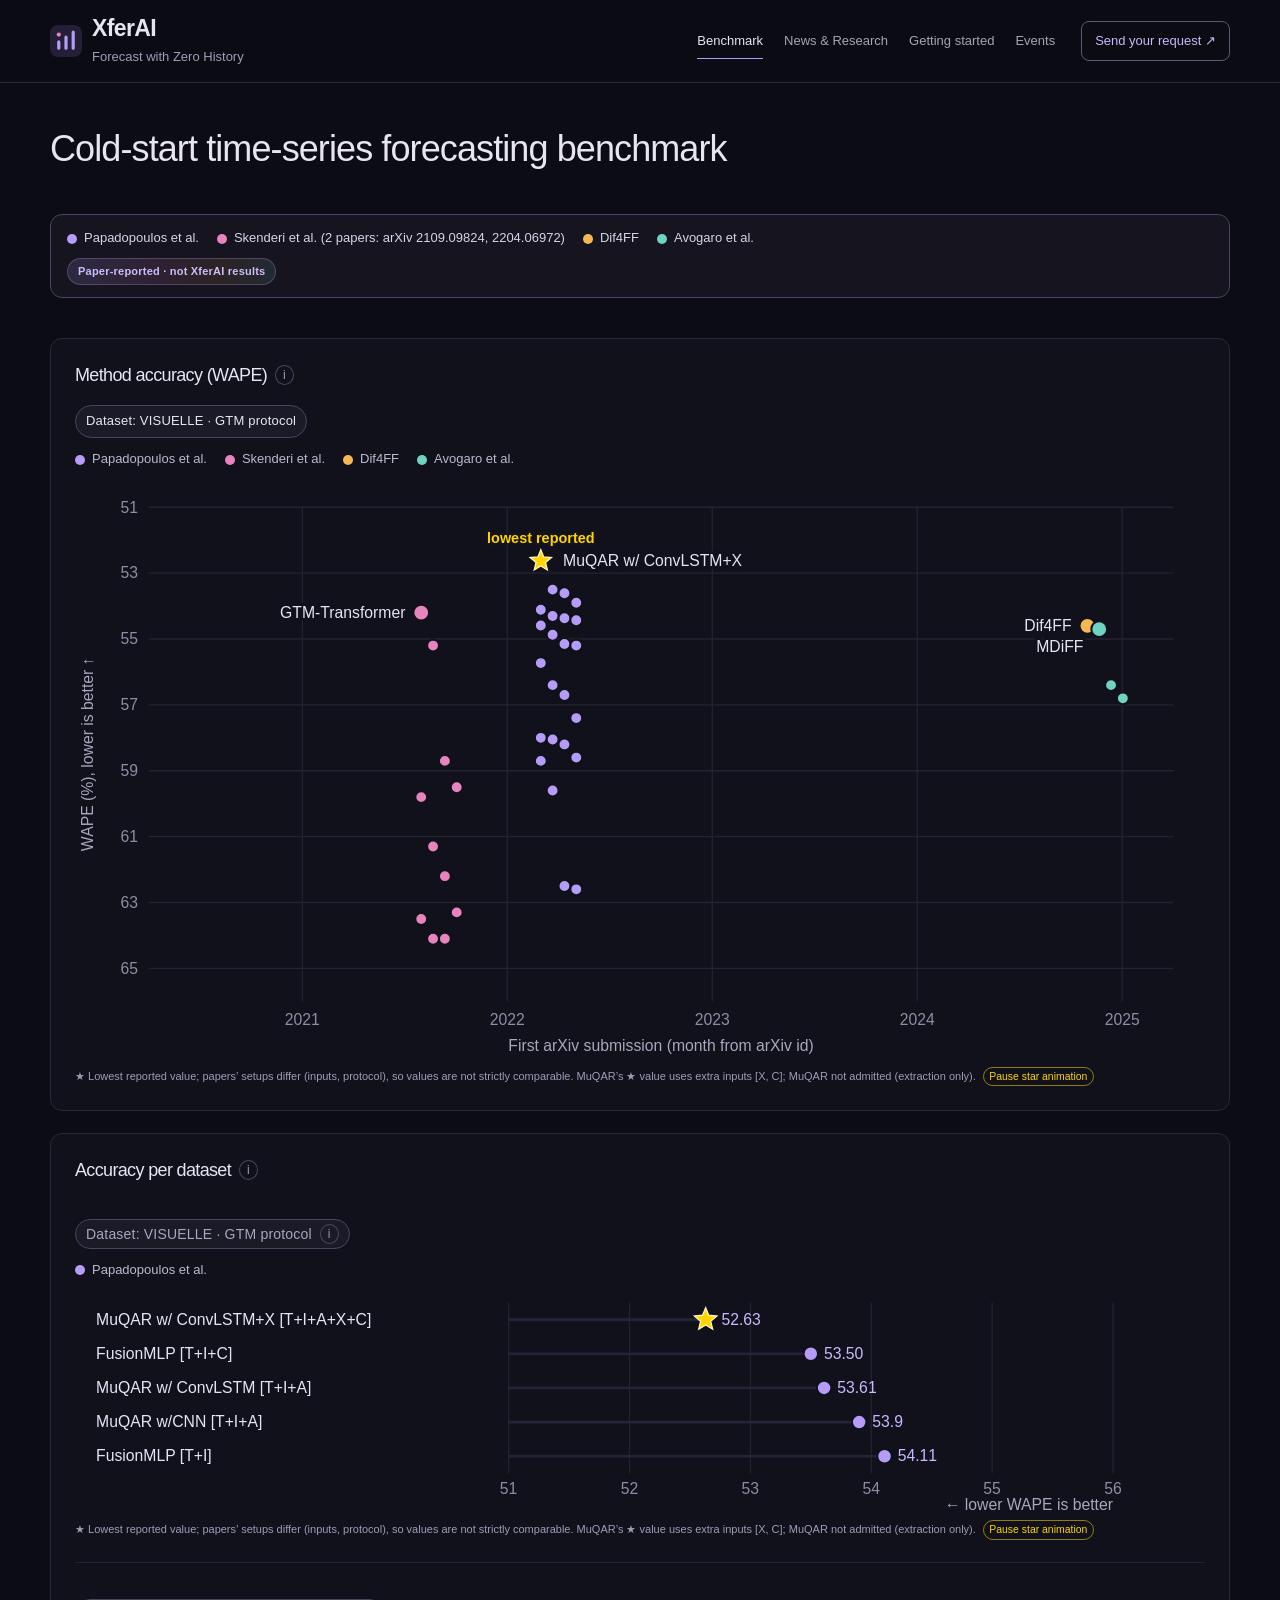
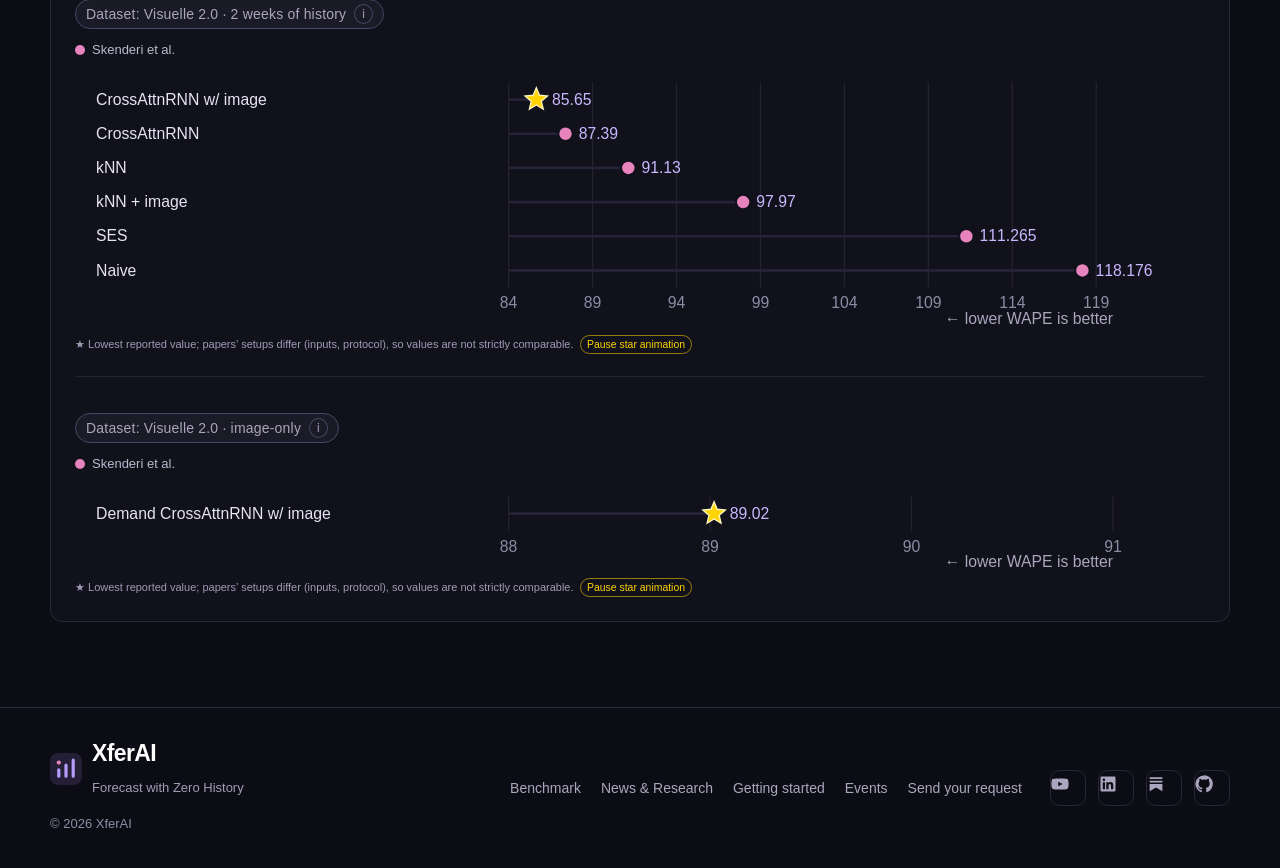
==== commit d0342eb0: "r10.1 candidate (review H1/H2: star pause control, MuQAR footnote) - not for push" ====
--- a/benchmark/index.html
+++ b/benchmark/index.html
@@ -2,8 +2,8 @@
 <html lang="en"><head><meta charset="utf-8"><meta name="viewport" content="width=device-width,initial-scale=1">
 <meta name="description" content="Compare forecasting methods for new products with no or limited sales history.">
 <meta name="theme-color" content="#0c0d14"><title>Benchmark | XferAI</title>
-<meta property="og:site_name" content="XferAI"><meta property="og:type" content="website"><meta property="og:title" content="Benchmark | XferAI"><meta property="og:description" content="Cold-start time-series forecasting: forecast with zero history."><meta property="og:url" content="https://xferai.app/benchmark/"><meta property="og:image" content="https://xferai.app/assets/og.png"><meta name="twitter:card" content="summary_large_image"><link rel="canonical" href="https://xferai.app/benchmark/"><link rel="apple-touch-icon" href="/assets/og.png"><link rel="icon" href="/assets/mark.svg" type="image/svg+xml"><link rel="stylesheet" href="/assets/style.css?v=bbe82b752c96">
-<script src="/assets/hub-app.js?v=1c300732d408" defer></script><script src="/assets/benchmark.js?v=r10" defer></script></head>
+<meta property="og:site_name" content="XferAI"><meta property="og:type" content="website"><meta property="og:title" content="Benchmark | XferAI"><meta property="og:description" content="Cold-start time-series forecasting: forecast with zero history."><meta property="og:url" content="https://xferai.app/benchmark/"><meta property="og:image" content="https://xferai.app/assets/og.png"><meta name="twitter:card" content="summary_large_image"><link rel="canonical" href="https://xferai.app/benchmark/"><link rel="apple-touch-icon" href="/assets/og.png"><link rel="icon" href="/assets/mark.svg" type="image/svg+xml"><link rel="stylesheet" href="/assets/style.css?v=e1ddc6e816a5">
+<script src="/assets/hub-app.js?v=1c300732d408" defer></script><script src="/assets/benchmark.js?v=r101" defer></script></head>
 <body data-page="bench"><a class="skip" href="#main">Skip to content</a>
 <header class="site-header"><div class="wrap nav-wrap">
 <a class="brand" href="/" aria-label="XferAI home"><img src="/assets/mark.svg" width="33" height="33" alt=""><span>XferAI<small>Forecast with Zero History</small></span></a>
--- a/assets/style.css
+++ b/assets/style.css
@@ -1039,3 +1039,11 @@
 .site-footer .brand.footer-logo { display: inline-flex; margin-bottom: 10px; color: #fff; }
 .site-footer .brand.footer-logo small { color: var(--muted); }
 .scatter .pt-sub { font-size: 9.5px; fill: var(--muted); }
+
+/* r10.1 (review H1): star pulse pause/play (WCAG 2.2.2); also paused on hover/focus */
+.chart-footnote .star-toggle { font: inherit; font-size: .95em; margin-left: .35em; padding: .1em .55em; border: 1px solid rgba(255,212,0,.55); border-radius: 999px; background: transparent; color: #FFD400; cursor: pointer; }
+.chart-footnote .star-toggle:hover { background: rgba(255,212,0,.12); }
+.chart-footnote .star-toggle:focus-visible { outline: 2px solid #FFD400; outline-offset: 2px; }
+.stars-paused .scatter .low-star, .bench-card:hover .scatter .low-star, .bench-card:focus-within .scatter .low-star, .bench-block:hover .scatter .low-star, .bench-block:focus-within .scatter .low-star { animation-play-state: paused; }
+.stars-paused .scatter .low-star { animation: none; opacity: 1; }
+@media (prefers-reduced-motion: reduce) { .chart-footnote .star-toggle { display: none; } }
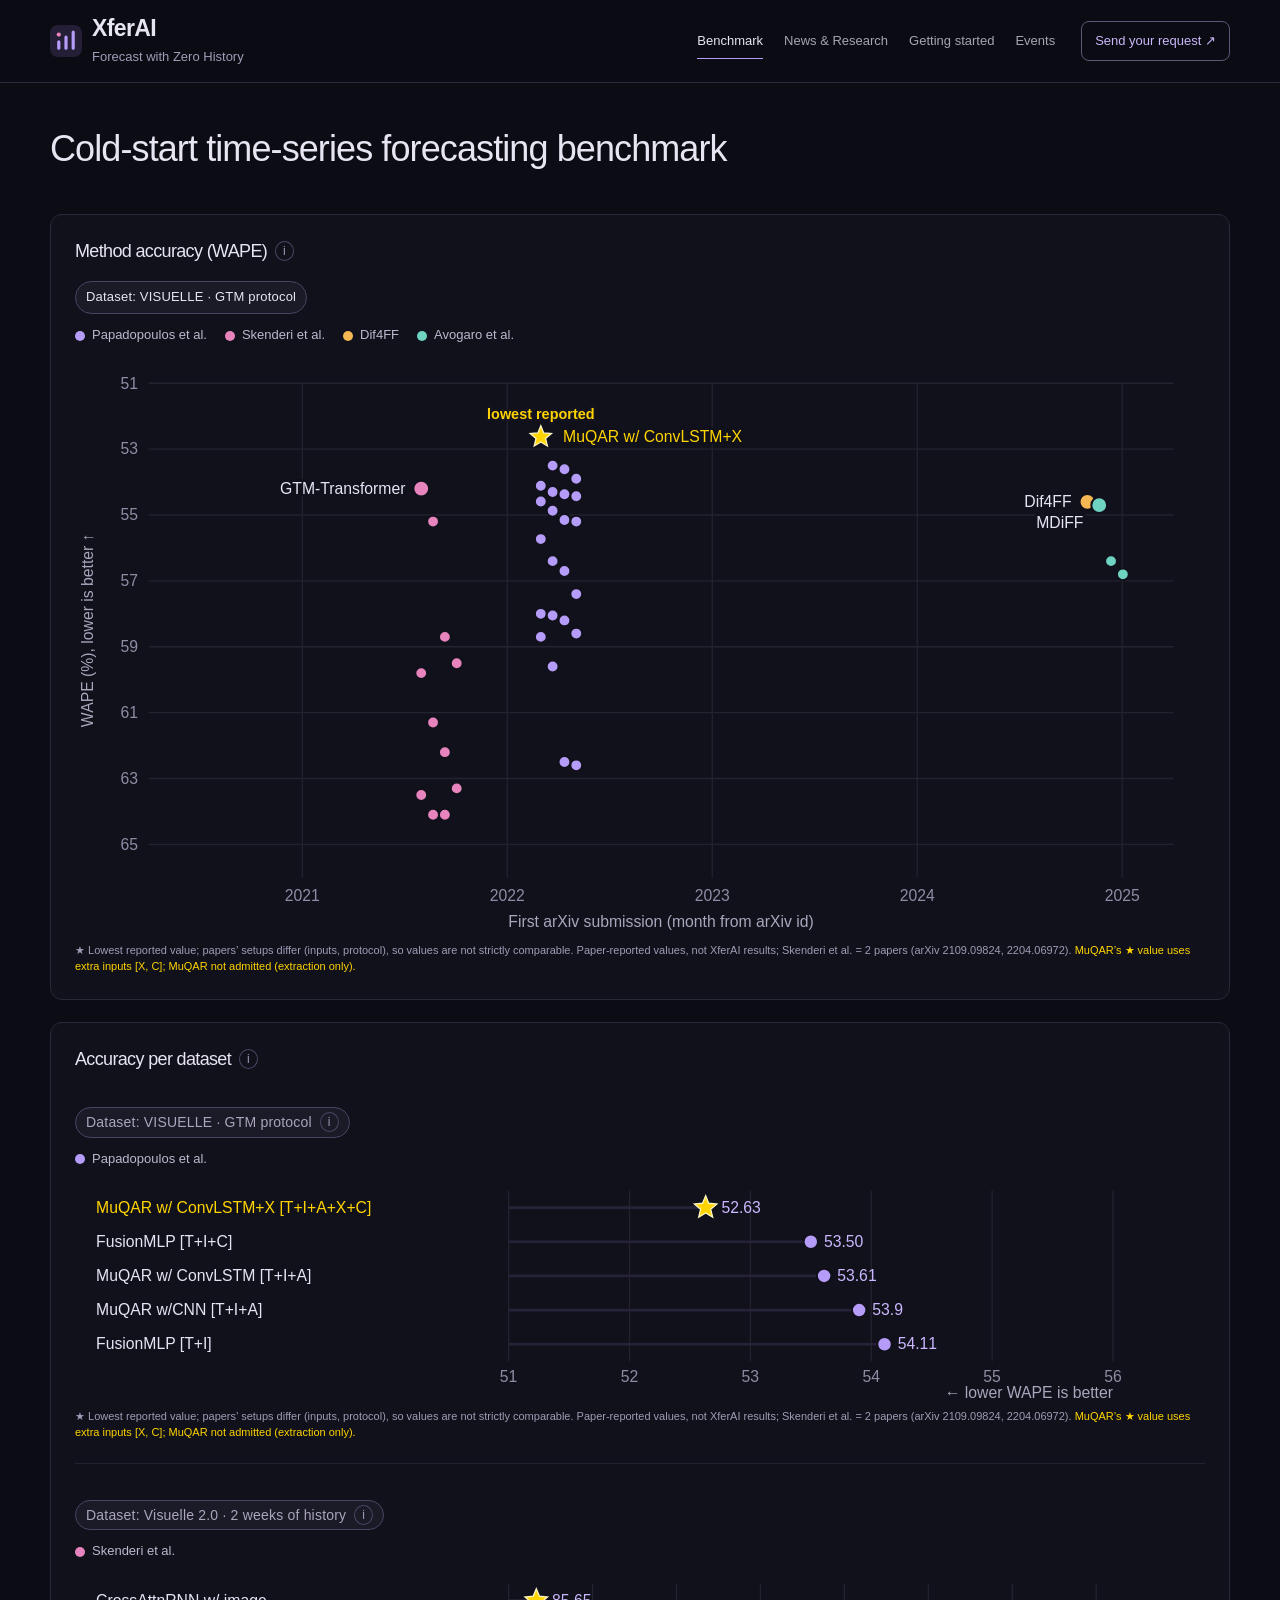
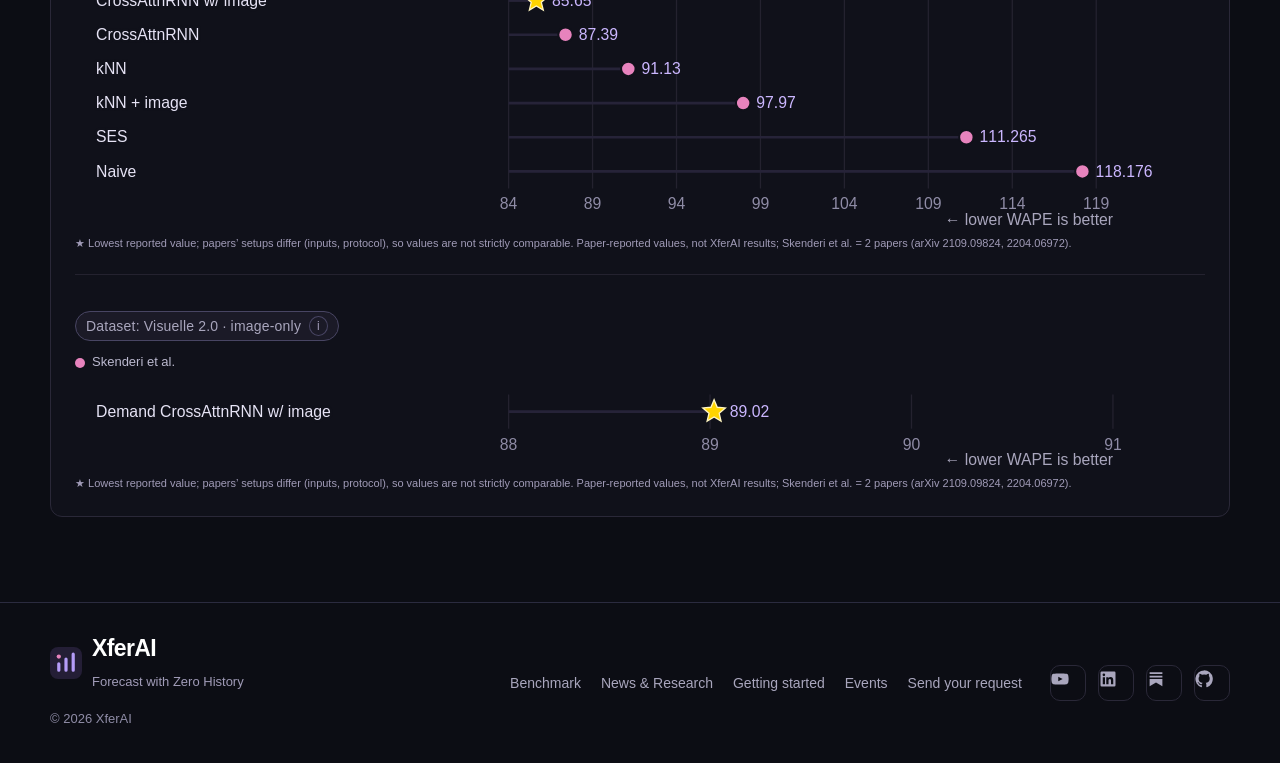
==== commit 89166de9: "r11 candidate (t294u): remove pause button + duplicate paper key, MuQAR label in star yellow, obfusc" ====
--- a/benchmark/index.html
+++ b/benchmark/index.html
@@ -2,8 +2,8 @@
 <html lang="en"><head><meta charset="utf-8"><meta name="viewport" content="width=device-width,initial-scale=1">
 <meta name="description" content="Compare forecasting methods for new products with no or limited sales history.">
 <meta name="theme-color" content="#0c0d14"><title>Benchmark | XferAI</title>
-<meta property="og:site_name" content="XferAI"><meta property="og:type" content="website"><meta property="og:title" content="Benchmark | XferAI"><meta property="og:description" content="Cold-start time-series forecasting: forecast with zero history."><meta property="og:url" content="https://xferai.app/benchmark/"><meta property="og:image" content="https://xferai.app/assets/og.png"><meta name="twitter:card" content="summary_large_image"><link rel="canonical" href="https://xferai.app/benchmark/"><link rel="apple-touch-icon" href="/assets/og.png"><link rel="icon" href="/assets/mark.svg" type="image/svg+xml"><link rel="stylesheet" href="/assets/style.css?v=e1ddc6e816a5">
-<script src="/assets/hub-app.js?v=1c300732d408" defer></script><script src="/assets/benchmark.js?v=r101" defer></script></head>
+<meta property="og:site_name" content="XferAI"><meta property="og:type" content="website"><meta property="og:title" content="Benchmark | XferAI"><meta property="og:description" content="Cold-start time-series forecasting: forecast with zero history."><meta property="og:url" content="https://xferai.app/benchmark/"><meta property="og:image" content="https://xferai.app/assets/og.png"><meta name="twitter:card" content="summary_large_image"><link rel="canonical" href="https://xferai.app/benchmark/"><link rel="apple-touch-icon" href="/assets/og.png"><link rel="icon" href="/assets/mark.svg" type="image/svg+xml"><link rel="stylesheet" href="/assets/style.css?v=2f397e68ce03">
+<script src="/assets/hub-app.js?v=1c300732d408" defer></script><script src="/assets/benchmark.js?v=r11" defer></script></head>
 <body data-page="bench"><a class="skip" href="#main">Skip to content</a>
 <header class="site-header"><div class="wrap nav-wrap">
 <a class="brand" href="/" aria-label="XferAI home"><img src="/assets/mark.svg" width="33" height="33" alt=""><span>XferAI<small>Forecast with Zero History</small></span></a>
--- a/assets/style.css
+++ b/assets/style.css
@@ -1040,10 +1040,6 @@
 .site-footer .brand.footer-logo small { color: var(--muted); }
 .scatter .pt-sub { font-size: 9.5px; fill: var(--muted); }
 
-/* r10.1 (review H1): star pulse pause/play (WCAG 2.2.2); also paused on hover/focus */
-.chart-footnote .star-toggle { font: inherit; font-size: .95em; margin-left: .35em; padding: .1em .55em; border: 1px solid rgba(255,212,0,.55); border-radius: 999px; background: transparent; color: #FFD400; cursor: pointer; }
-.chart-footnote .star-toggle:hover { background: rgba(255,212,0,.12); }
-.chart-footnote .star-toggle:focus-visible { outline: 2px solid #FFD400; outline-offset: 2px; }
-.stars-paused .scatter .low-star, .bench-card:hover .scatter .low-star, .bench-card:focus-within .scatter .low-star, .bench-block:hover .scatter .low-star, .bench-block:focus-within .scatter .low-star { animation-play-state: paused; }
-.stars-paused .scatter .low-star { animation: none; opacity: 1; }
-@media (prefers-reduced-motion: reduce) { .chart-footnote .star-toggle { display: none; } }
+/* r11 t294u: pause button removed (owner override); pulse still pauses on hover/focus; static under reduced motion */
+.bench-card:hover .scatter .low-star, .bench-card:focus-within .scatter .low-star, .bench-block:hover .scatter .low-star, .bench-block:focus-within .scatter .low-star { animation-play-state: paused; }
+.scatter .pt-label.pt-low, .chart-footnote .muq-note { fill: #FFD400; color: #FFD400; }
